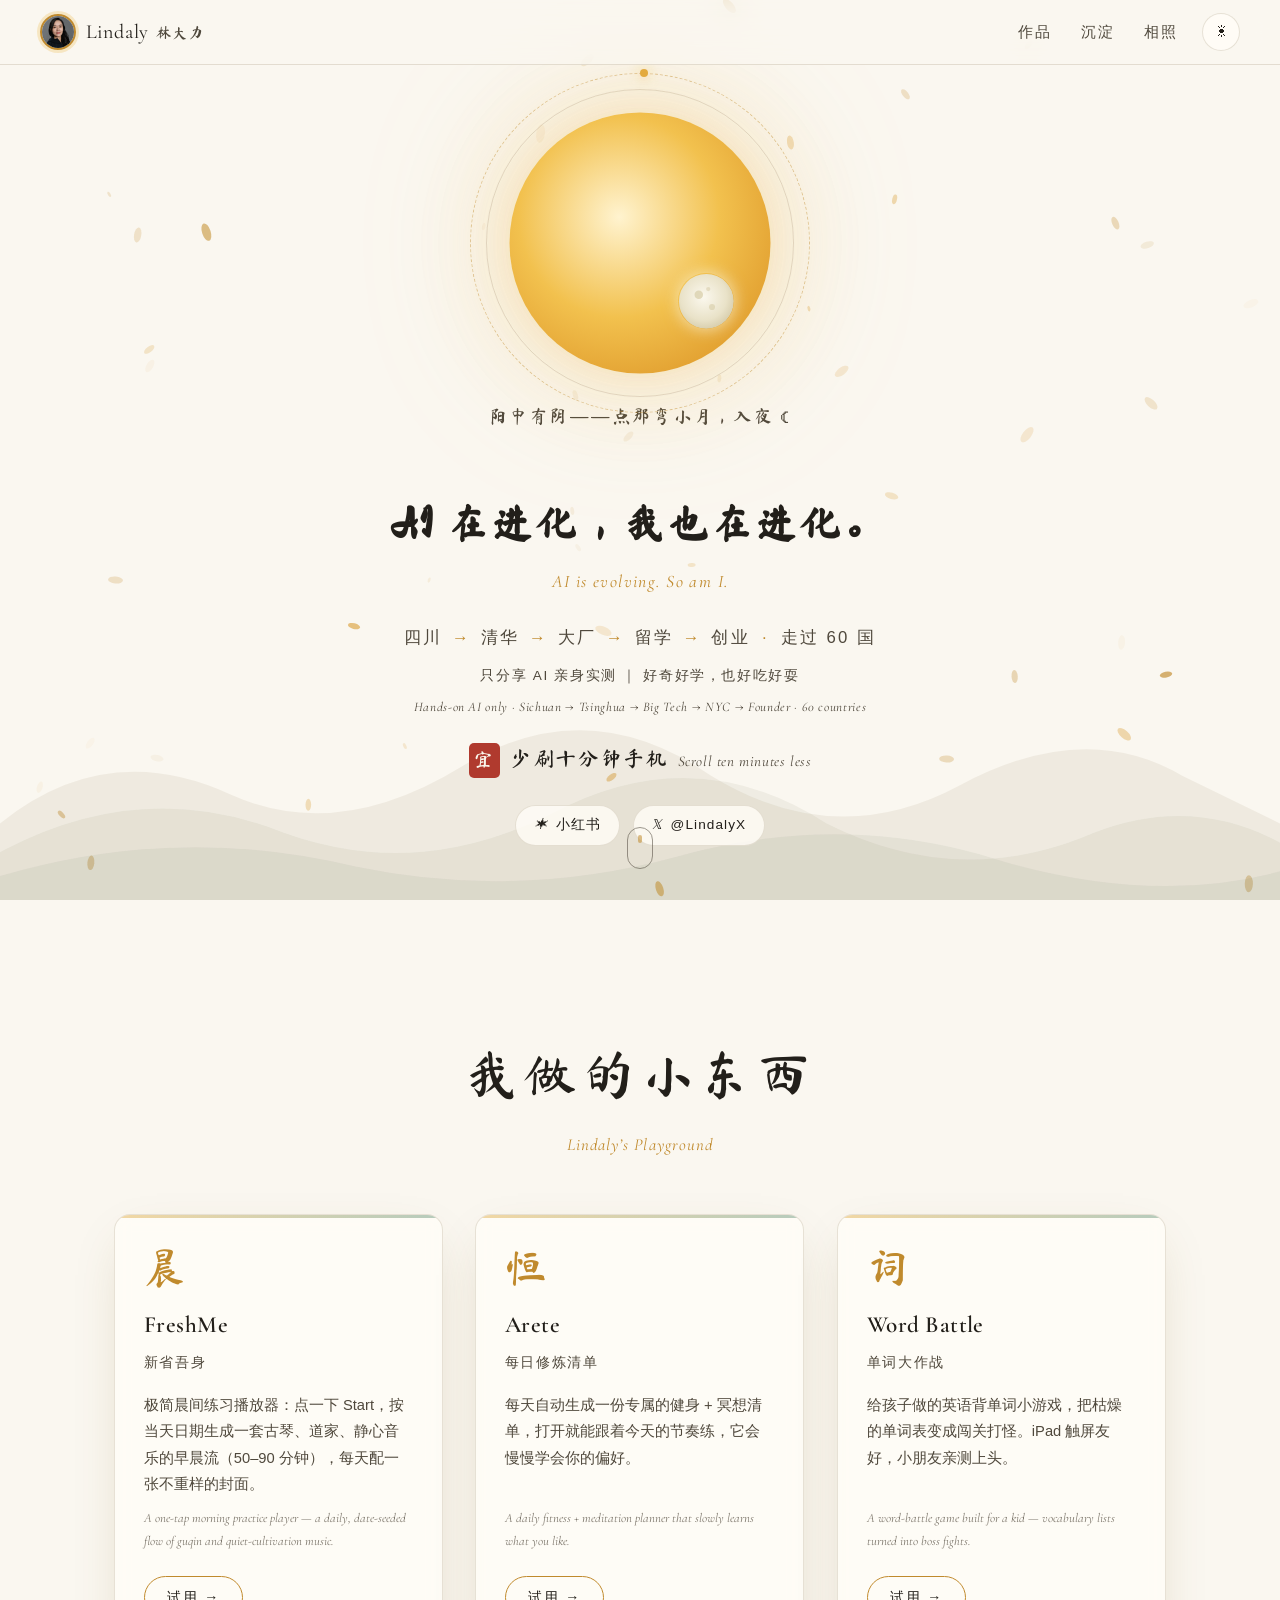
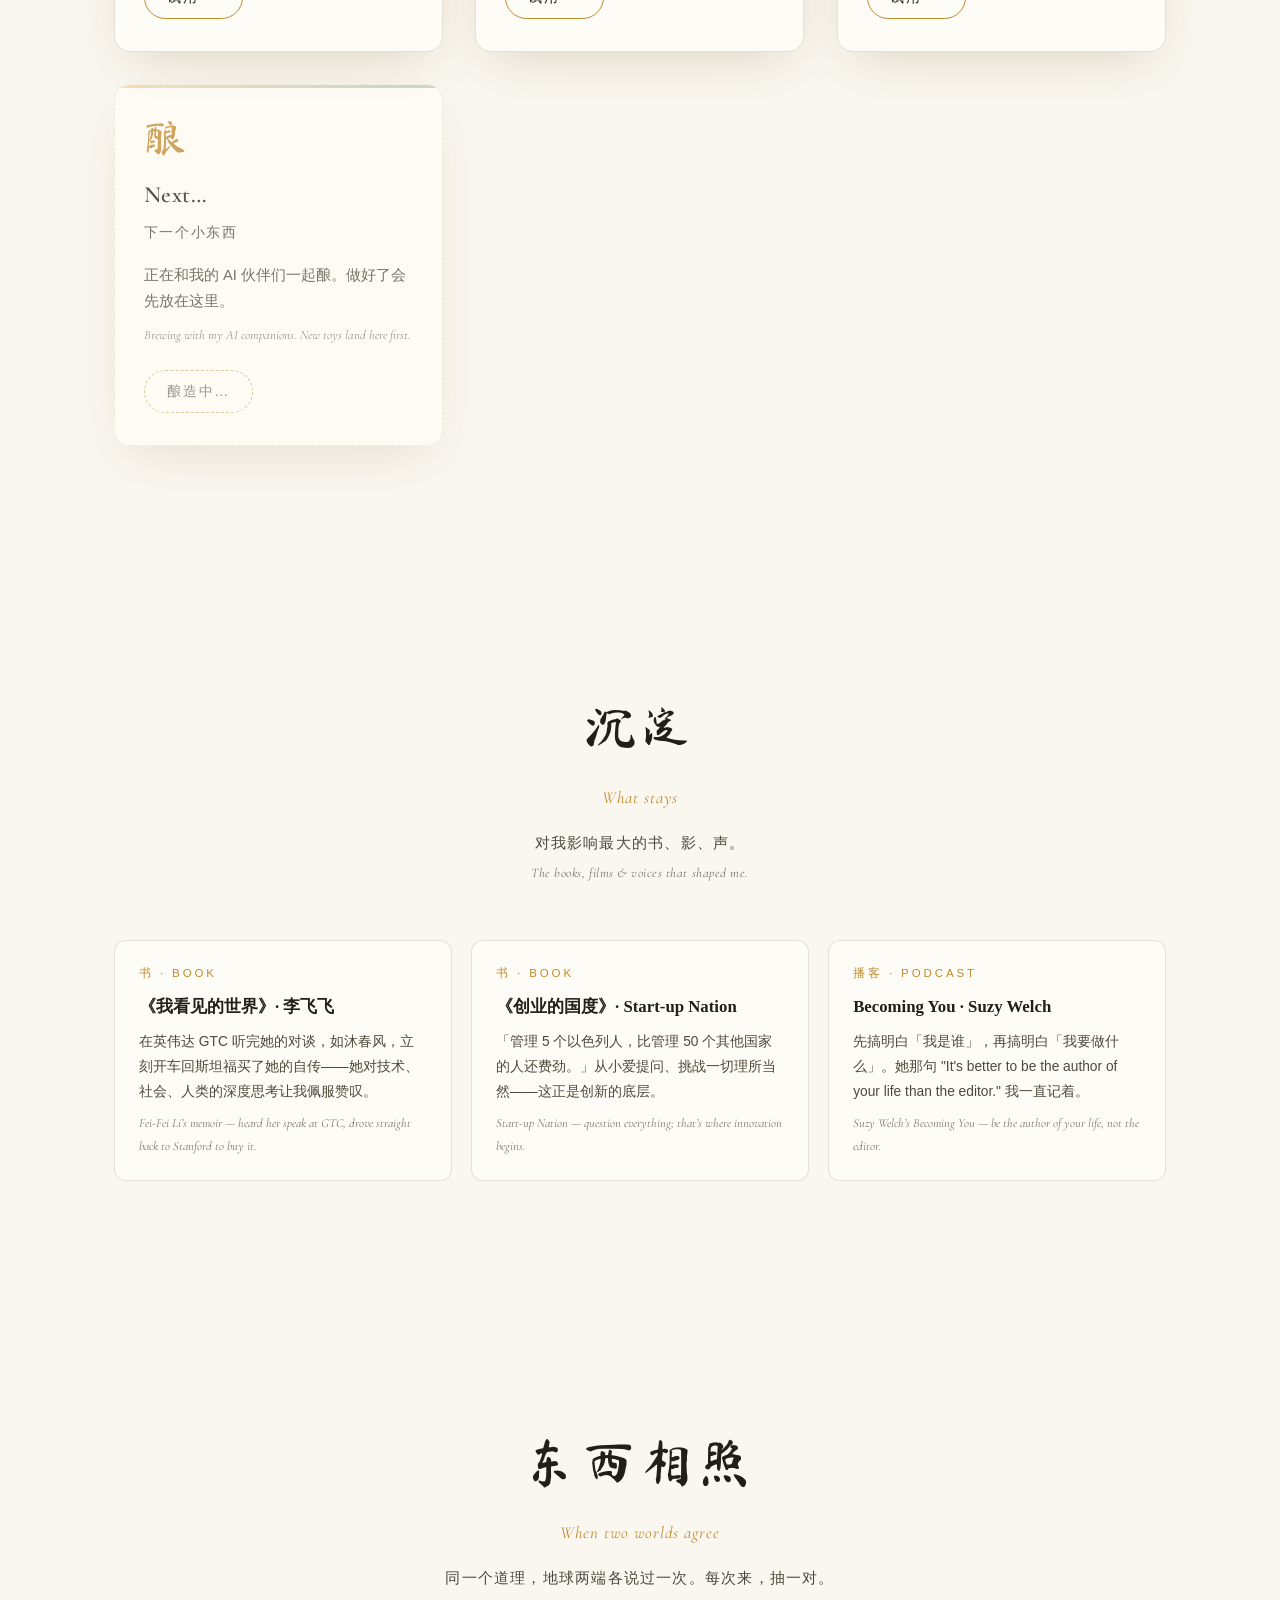
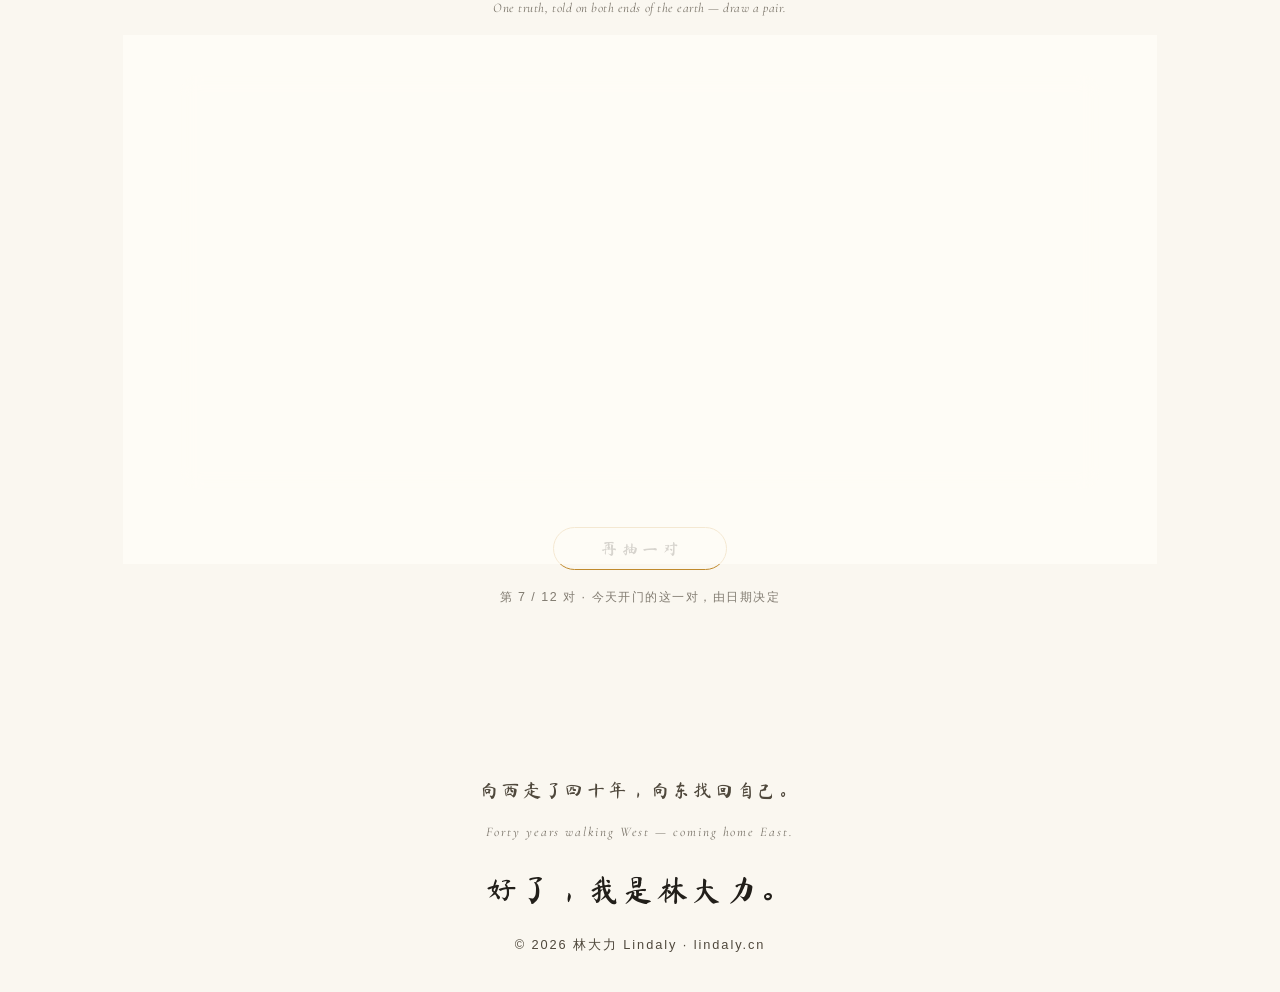
==== index.html @ f4f930dc "v1.4 日月璧首屏 — restored from media backup Co-Authored-By: Claude Fable 5 <noreply@anthropic.com>" ====
<!DOCTYPE html>
<html lang="zh-CN" data-mode="day">
<head>
<meta charset="UTF-8">
<meta name="viewport" content="width=device-width, initial-scale=1.0, viewport-fit=cover">
<title>林大力 Lindaly · AI 在进化，我也在进化</title>
<meta name="description" content="林大力 Lindaly：四川 → 清华 → 大厂 → 留学 → 创业，走过 60 国。只分享 AI 亲身实测。这里有她做的小工具、影响她最深的书影声，和东西方智慧的对照。">
<!-- PREVIEW ONLY: remove this line when promoting to lindaly.cn root -->
<meta name="robots" content="noindex">
<meta name="theme-color" id="themeColor" content="#faf7f0">
<meta property="og:title" content="林大力 Lindaly">
<meta property="og:description" content="AI 在进化，我也在进化。四川 → 清华 → 大厂 → 留学 → 创业 · 走过 60 国。">
<meta property="og:type" content="website">
<link rel="icon" type="image/png" href="assets/favicon-64.png">
<link rel="apple-touch-icon" href="assets/apple-touch-icon.png">
<link rel="stylesheet" href="styles.css?v=14">
</head>
<body>

<canvas id="sky" aria-hidden="true"></canvas>

<div class="mountains" id="mountains" aria-hidden="true">
  <svg class="mtn mtn-far" viewBox="0 0 1440 320" preserveAspectRatio="none">
    <path d="M0,320 L0,240 Q120,150 260,210 Q380,260 520,180 Q660,100 800,190 Q940,270 1080,200 Q1220,130 1330,190 L1440,240 L1440,320 Z"/>
  </svg>
  <svg class="mtn mtn-mid" viewBox="0 0 1440 320" preserveAspectRatio="none">
    <path d="M0,320 L0,270 Q160,190 320,250 Q470,300 620,230 Q780,150 930,240 Q1080,310 1230,250 Q1340,210 1440,260 L1440,320 Z"/>
  </svg>
  <svg class="mtn mtn-near" viewBox="0 0 1440 320" preserveAspectRatio="none">
    <path d="M0,320 L0,295 Q200,240 400,285 Q580,320 760,275 Q950,225 1130,280 Q1300,325 1440,290 L1440,320 Z"/>
  </svg>
</div>

<header class="nav" id="nav">
  <a class="brand" href="#top" aria-label="回到顶部">
    <img class="nav-avatar" src="assets/avatar.jpg" alt="">
    <span class="brand-name">Lindaly<i>林大力</i></span>
  </a>
  <nav class="nav-links" aria-label="主导航">
    <a href="#playground">作品</a>
    <a href="#notes">沉淀</a>
    <a href="#mirrors">相照</a>
  </nav>
  <button class="nav-toggle" id="navToggle" aria-label="切换昼夜模式">
    <span class="nt-day">☀</span><span class="nt-night">☾</span>
  </button>
</header>

<main>

  <!-- ░░ HERO：一眼知道我是谁 ░░ -->
  <section class="hero" id="top">
    <div class="disc-wrap">
      <button class="disc" id="disc" aria-label="切换昼夜模式" title="点一下试试">
        <span class="disc-ring" aria-hidden="true"></span>
        <span class="disc-ring disc-ring-dash" aria-hidden="true"></span>
        <span class="disc-orbit" aria-hidden="true"><i></i></span>
        <span class="disc-body disc-sun" aria-hidden="true">
          <svg viewBox="0 0 120 120">
            <defs>
              <radialGradient id="sunGrad" cx="42%" cy="40%" r="70%">
                <stop offset="0%" stop-color="#fff3cf"/>
                <stop offset="55%" stop-color="#f2c14e"/>
                <stop offset="100%" stop-color="#df9a2b"/>
              </radialGradient>
            </defs>
            <circle cx="60" cy="60" r="58" fill="url(#sunGrad)"/>
          </svg>
        </span>
        <span class="disc-body disc-moon" aria-hidden="true">
          <svg viewBox="0 0 120 120">
            <defs>
              <radialGradient id="moonGrad" cx="45%" cy="42%" r="68%">
                <stop offset="0%" stop-color="#fbf8ee"/>
                <stop offset="62%" stop-color="#e9e2c8"/>
                <stop offset="100%" stop-color="#cfc4a0"/>
              </radialGradient>
            </defs>
            <circle cx="60" cy="60" r="58" fill="url(#moonGrad)"/>
            <circle cx="44" cy="46" r="9" fill="#d8cda9" opacity=".7"/>
            <circle cx="72" cy="72" r="6.5" fill="#d8cda9" opacity=".6"/>
            <circle cx="64" cy="34" r="4.5" fill="#d8cda9" opacity=".55"/>
          </svg>
        </span>
      </button>
      <p class="disc-cap" id="orbCap">阳中有阴——点那弯小月，入夜 ☾</p>
    </div>

    <div class="hero-id">
      <h1 class="hero-motto">AI 在进化，我也在进化。</h1>
      <p class="motto-en">AI is evolving. So am I.</p>
      <p class="hero-chain">四川 <i>→</i> 清华 <i>→</i> 大厂 <i>→</i> 留学 <i>→</i> 创业<span class="chain-sep">·</span>走过 60 国</p>
      <p class="hero-tag">只分享 AI 亲身实测 ｜ 好奇好学，也好吃好耍</p>
      <p class="hero-en-line">Hands-on AI only · Sichuan → Tsinghua → Big Tech → NYC → Founder · 60 countries</p>
      <p class="hero-daily" id="heroDaily"></p>
      <div class="hero-socials" id="heroSocials"></div>
    </div>

    <a class="scroll-cue" href="#playground" aria-label="往下看">
      <span></span>
    </a>
  </section>

  <!-- ░░ PLAYGROUND ░░ -->
  <section class="section" id="playground">
    <header class="sec-head">
      <h2><span class="sec-zh">我做的小东西</span><span class="sec-en">Lindaly&#8217;s Playground</span></h2>
    </header>
    <div class="cards" id="projectCards"></div>
  </section>

  <!-- ░░ 沉淀 (hidden until data) ░░ -->
  <section class="section" id="notes" hidden>
    <header class="sec-head">
      <h2><span class="sec-zh">沉淀</span><span class="sec-en">What stays</span></h2>
      <p class="sec-sub">对我影响最大的书、影、声。<span class="sub-en">The books, films &amp; voices that shaped me.</span></p>
    </header>
    <div class="notes-list" id="notesList"></div>
  </section>

  <!-- ░░ MIRRORS ░░ -->
  <section class="section" id="mirrors">
    <header class="sec-head">
      <h2><span class="sec-zh">东西相照</span><span class="sec-en">When two worlds agree</span></h2>
      <p class="sec-sub">同一个道理，地球两端各说过一次。每次来，抽一对。<span class="sub-en">One truth, told on both ends of the earth — draw a pair.</span></p>
    </header>

    <div class="mirror-card" id="mirrorCard" aria-live="polite">
      <div class="mirror-east">
        <blockquote class="me-quote" id="eastQuote"></blockquote>
        <cite class="me-src" id="eastSrc"></cite>
      </div>
      <div class="mirror-divider" aria-hidden="true">
        <svg viewBox="0 0 40 40">
          <circle cx="20" cy="20" r="18" class="taiji-ring"/>
          <path d="M20 2 a18 18 0 0 1 0 36 a9 9 0 0 1 0-18 a9 9 0 0 0 0-18Z" class="taiji-half"/>
          <circle cx="20" cy="11" r="2.6" class="taiji-dot-b"/>
          <circle cx="20" cy="29" r="2.6" class="taiji-dot-w"/>
        </svg>
        <span class="mirror-eq">同一个道理</span>
      </div>
      <div class="mirror-west">
        <blockquote class="mw-quote" id="westQuote"></blockquote>
        <cite class="mw-src" id="westSrc"></cite>
      </div>
    </div>

    <div class="mirror-actions">
      <button class="btn-draw" id="redraw">再抽一对</button>
      <p class="mirror-note" id="mirrorNote"></p>
    </div>
  </section>

</main>

<footer class="footer">
  <p class="footer-couplet">向西走了四十年，向东找回自己。</p>
  <p class="footer-couplet-en">Forty years walking West — coming home East.</p>
  <p class="footer-signoff">好了，我是林大力。</p>
  <p>© 2026 林大力 Lindaly · lindaly.cn</p>
</footer>

<script src="app.js?v=14"></script>
</body>
</html>
---- styles.css ----
/* ─────────────────────────────────────────────
   Lindaly.cn · 「昼夜 Two Skies」 v1.0
   昼 = 西方明亮：暖白 / 阳光金 / 森林绿
   夜 = 东方深邃：墨蓝 / 月光 / 黛山 / 金点
   ───────────────────────────────────────────── */

/* 自托管字体（已按用字子集化，大陆零外链） */
@font-face {
  font-family: "MSZ Brush";
  src: url("assets/fonts/MaShanZheng-sub.woff2") format("woff2");
  font-display: swap;
}
/* 马善政的「淀」字形有误（U+6DC0 画成了"绽"），之芒行楷单字补丁修正 */
@font-face {
  font-family: "MSZ Brush";
  src: url("assets/fonts/ZhiMangXing-dian.woff2") format("woff2");
  unicode-range: U+6DC0;
  font-display: swap;
}
@font-face {
  font-family: "Cormorant G";
  src: url("assets/fonts/CormorantGaramond-sub.woff2") format("woff2");
  font-weight: 300 700;
  font-style: normal;
  font-display: swap;
}
@font-face {
  font-family: "Cormorant G";
  src: url("assets/fonts/CormorantGaramond-Italic-sub.woff2") format("woff2");
  font-weight: 300 700;
  font-style: italic;
  font-display: swap;
}

:root {
  /* 昼 Day */
  --bg: #faf7f0;
  --bg-soft: #f3eee1;
  --ink: #221f1a;
  --ink-soft: #4f483c;
  --gold: #c08a2d;
  --gold-bright: #e3aa3f;
  --green: #3d6b50;
  --jade: #5e8f76;
  --seal-red: #b03a2e;
  --card-bg: rgba(255, 253, 247, .82);
  --card-line: rgba(120, 100, 60, .18);
  --halo: rgba(238, 184, 77, .28);
  --mtn-far: rgba(150, 130, 90, .10);
  --mtn-mid: rgba(120, 110, 80, .08);
  --mtn-near: rgba(90, 95, 70, .07);
  --shadow: 0 18px 50px -18px rgba(120, 90, 30, .25);

  --font-zh: "Songti SC", "STSong", "STZhongsong", "Noto Serif SC", "Source Han Serif SC", "Noto Serif CJK SC", "SimSun", serif;
  --font-brush: "MSZ Brush", "Xingkai SC", "Kaiti SC", "STKaiti", "KaiTi", "Songti SC", serif;
  --font-en: "Cormorant G", "Didot", "Bodoni 72", "Playfair Display", "Georgia", serif;
  --font-body: "PingFang SC", -apple-system, "Helvetica Neue", "Microsoft YaHei", sans-serif;
}

html[data-mode="night"] {
  /* 夜 Night */
  --bg: #0b0f1e;
  --bg-soft: #11172b;
  --ink: #eae6da;
  --ink-soft: #a59f8d;
  --gold: #d4ab58;
  --gold-bright: #ecc168;
  --green: #7fb89a;
  --jade: #8fc4a8;
  --seal-red: #c4493c;
  --card-bg: rgba(18, 24, 44, .78);
  --card-line: rgba(212, 171, 88, .22);
  --halo: rgba(236, 226, 190, .16);
  --mtn-far: rgba(46, 58, 94, .55);
  --mtn-mid: rgba(30, 40, 70, .7);
  --mtn-near: rgba(16, 22, 42, .85);
  --shadow: 0 18px 50px -16px rgba(0, 0, 0, .6);
}

* { margin: 0; padding: 0; box-sizing: border-box; }

html { scroll-behavior: smooth; }

body {
  font-family: var(--font-body);
  background: var(--bg);
  color: var(--ink);
  line-height: 1.8;
  overflow-x: hidden;
  transition: background-color .9s ease, color .9s ease;
}

::selection { background: var(--gold-bright); color: #1c1812; }

/* ── 天空画布 & 远山 ───────────────────────── */

#sky {
  position: fixed; inset: 0;
  width: 100%; height: 100%;
  z-index: 0; pointer-events: none;
}

.mountains {
  position: fixed; left: 0; right: 0; bottom: 0;
  height: min(34vh, 320px);
  z-index: 0; pointer-events: none;
}
.mtn { position: absolute; left: 0; bottom: 0; width: 100%; height: 100%; }
.mtn path { transition: fill .9s ease; }
.mtn-far path { fill: var(--mtn-far); }
.mtn-mid path { fill: var(--mtn-mid); }
.mtn-near path { fill: var(--mtn-near); }

main, .nav, .footer { position: relative; z-index: 1; }

/* ── 导航 ─────────────────────────────────── */

.nav {
  position: fixed; top: 0; left: 0; right: 0;
  display: flex; align-items: center; gap: 1.5rem;
  padding: .8rem clamp(1rem, 4vw, 2.5rem);
  z-index: 50;
  backdrop-filter: blur(14px);
  -webkit-backdrop-filter: blur(14px);
  background: color-mix(in srgb, var(--bg) 72%, transparent);
  border-bottom: 1px solid var(--card-line);
  transition: background-color .9s ease;
}

.brand {
  display: flex; align-items: center; gap: .6rem;
  text-decoration: none; color: var(--ink);
  margin-right: auto;
}
.nav-avatar {
  width: 36px; height: 36px; border-radius: 50%;
  object-fit: cover;
  border: 2px solid var(--gold);
  box-shadow: 0 0 0 3px var(--halo);
}
.brand-name {
  font-family: var(--font-en); font-size: 1.25rem; letter-spacing: .04em;
  white-space: nowrap;
}
@media (max-width: 420px) { .brand-name i { display: none; } }
.brand-name i {
  font-style: normal; font-family: var(--font-brush);
  font-size: .95rem; color: var(--ink-soft); margin-left: .45rem;
}

.nav-links { display: flex; gap: clamp(.9rem, 2.5vw, 1.8rem); }
.nav-links a {
  color: var(--ink-soft); text-decoration: none;
  font-size: .92rem; letter-spacing: .14em;
  transition: color .3s;
  position: relative;
}
.nav-links a::after {
  content: ""; position: absolute; left: 0; right: 0; bottom: -5px;
  height: 2.5px; border-radius: 3px;
  background: linear-gradient(90deg, var(--gold-bright), var(--gold) 65%, transparent);
  transform: scaleX(0); transform-origin: left;
  transition: transform .35s cubic-bezier(.6, 0, .2, 1);
}
.nav-links a:hover { color: var(--gold); }
.nav-links a:hover::after { transform: scaleX(1); }

.nav-toggle {
  width: 38px; height: 38px; border-radius: 50%;
  border: 1px solid var(--card-line);
  background: var(--card-bg); color: var(--ink);
  cursor: pointer; font-size: 1rem; line-height: 1;
  transition: transform .3s, background-color .9s;
}
.nav-toggle:hover { transform: rotate(40deg) scale(1.08); }
.nt-night { display: none; }
html[data-mode="night"] .nt-day { display: none; }
html[data-mode="night"] .nt-night { display: inline; }

/* ── HERO ─────────────────────────────────── */

.hero {
  min-height: 100svh;
  display: flex; flex-direction: column;
  align-items: center; justify-content: center;
  text-align: center;
  padding: clamp(5rem, 12vh, 8rem) 1.5rem 4rem;
  position: relative;
  overflow: hidden;
}

/* ── 日月璧：阳中有阴，阴中有阳 ─────────────── */

.disc-wrap {
  display: flex; flex-direction: column; align-items: center;
  margin-bottom: clamp(1.6rem, 4vh, 2.8rem);
  animation: rise-in .9s cubic-bezier(.2, .65, .3, 1) both;
}

.disc {
  position: relative;
  width: clamp(180px, 30vw, 270px);
  height: clamp(180px, 30vw, 270px);
  border: none; background: none; cursor: pointer; padding: 0;
  border-radius: 50%;
  filter: drop-shadow(0 0 70px var(--halo)) drop-shadow(0 0 26px var(--halo));
  transition: filter .9s, scale .4s cubic-bezier(.2, .8, .3, 1.3);
  animation: orb-float 8s ease-in-out infinite;
}
.disc:hover { scale: 1.03; }

@keyframes orb-float {
  0%, 100% { translate: 0 0; }
  50% { translate: 0 -10px; }
}

/* 玉璧刻环 */
.disc-ring {
  position: absolute; inset: -7%;
  border-radius: 50%;
  border: 1px solid var(--card-line);
  pointer-events: none;
}
.disc-ring-dash {
  inset: -13%;
  border: 1.5px dashed color-mix(in srgb, var(--gold) 45%, transparent);
  animation: disc-spin 90s linear infinite;
}
@keyframes disc-spin { to { transform: rotate(360deg); } }

/* 轨道光点 */
.disc-orbit {
  position: absolute; inset: -13%;
  border-radius: 50%;
  animation: disc-spin 16s linear infinite;
  pointer-events: none;
}
.disc-orbit i {
  position: absolute; top: -4px; left: 50%;
  width: 8px; height: 8px; border-radius: 50%;
  background: var(--gold-bright);
  box-shadow: 0 0 12px 3px var(--halo);
}

/* 日月双体：data-mode 切换时位置大小互换（CSS 过渡自动完成天体交换） */
.disc-body {
  position: absolute; border-radius: 50%; overflow: hidden;
  transition: top 1.1s cubic-bezier(.55, .05, .25, 1), left 1.1s cubic-bezier(.55, .05, .25, 1),
              width 1.1s cubic-bezier(.55, .05, .25, 1), height 1.1s cubic-bezier(.55, .05, .25, 1),
              box-shadow .9s;
}
.disc-body svg { width: 100%; height: 100%; display: block; }

.disc-sun  { top: 0; left: 0; width: 100%; height: 100%; z-index: 1; }
.disc-moon {
  z-index: 2;
  top: 61%; left: 64%; width: 21%; height: 21%;
  box-shadow: 0 0 14px 2px rgba(250, 245, 225, .55);
  animation: eye-pulse 3s ease-in-out infinite;
}
html[data-mode="night"] .disc-sun {
  z-index: 3;
  top: 18%; left: 15%; width: 21%; height: 21%;
  box-shadow: 0 0 14px 2px rgba(242, 193, 78, .6);
  animation: eye-pulse 3s ease-in-out infinite;
}
html[data-mode="night"] .disc-moon {
  top: 0; left: 0; width: 100%; height: 100%;
  box-shadow: none;
  animation: none;
}
@keyframes eye-pulse {
  0%, 100% { transform: scale(1); }
  50% { transform: scale(1.12); }
}

.disc-cap {
  margin-top: 1.4rem;
  font-family: var(--font-brush);
  font-size: clamp(.95rem, 2vw, 1.15rem);
  color: var(--ink-soft);
  letter-spacing: .12em;
  animation: cap-pulse 3.2s ease-in-out infinite;
}
.disc:hover + .disc-cap { color: var(--gold); }
@keyframes cap-pulse {
  0%, 100% { opacity: .65; }
  50% { opacity: 1; }
}

/* 我是谁 —— 首屏即名片 */
.hero-id {
  display: flex; flex-direction: column; align-items: center;
  max-width: 100%;
}
.hero-id > * { max-width: 100%; }

.motto-en {
  font-family: var(--font-en); font-style: italic;
  font-size: clamp(.9rem, 1.8vw, 1.1rem);
  color: var(--gold); letter-spacing: .08em;
  margin-top: .4rem;
}
.hero-en-line {
  font-family: var(--font-en); font-style: italic;
  font-size: .82rem; color: var(--ink-soft); opacity: .8;
  letter-spacing: .05em;
  margin-top: .45rem;
}
.hero-daily {
  margin-top: 1.3rem;
  font-family: var(--font-brush);
  font-size: clamp(1.05rem, 2.4vw, 1.3rem);
  color: var(--ink); letter-spacing: .08em;
}
.hero-daily .yi-seal {
  display: inline-block;
  font-style: normal;
  background: var(--seal-red); color: #faf6ec;
  border-radius: 5px;
  padding: .02em .32em .08em;
  margin-right: .55em;
  font-size: .88em;
}
.hero-daily .daily-en {
  font-family: var(--font-en); font-style: italic;
  font-size: .72em; color: var(--ink-soft);
  margin-left: .6em; letter-spacing: .04em;
}

.hero-avatar {
  width: clamp(112px, 16vw, 148px); height: clamp(112px, 16vw, 148px);
  border-radius: 50%;
  object-fit: cover;
  border: 3px solid var(--gold);
  box-shadow: 0 0 0 7px var(--halo), var(--shadow);
  margin-bottom: 1.6rem;
}

.hero-name {
  font-family: var(--font-brush);
  font-weight: 400;
  font-size: clamp(3rem, 9vw, 5.4rem);
  line-height: 1.15;
  letter-spacing: .04em;
}
.hero-name em {
  font-style: italic; font-family: var(--font-en);
  font-size: .42em; color: var(--gold);
  letter-spacing: .06em;
  margin-left: .5em;
}

.hero-motto {
  font-family: var(--font-brush);
  font-size: clamp(1.5rem, 4.2vw, 2.5rem);
  color: var(--ink);
  letter-spacing: .1em;
  margin-top: 1.1rem;
}

.hero-chain {
  margin-top: 1.6rem;
  font-size: clamp(.88rem, 1.8vw, 1.05rem);
  letter-spacing: .14em;
  color: var(--ink-soft);
}
.hero-chain i { font-style: normal; color: var(--gold); margin: 0 .15em; }
.chain-sep { color: var(--gold); margin: 0 .7em; }

.hero-tag {
  margin-top: .7rem;
  font-size: .85rem;
  letter-spacing: .12em;
  color: var(--ink-soft);
  opacity: .85;
}

.hero-socials { display: flex; gap: .8rem; margin-top: 1.7rem; flex-wrap: wrap; justify-content: center; }

/* 入场：依次浮现 */
@keyframes rise-in {
  from { opacity: 0; transform: translateY(22px); }
  to { opacity: 1; transform: none; }
}
.hero-id > * { animation: rise-in .9s cubic-bezier(.2, .65, .3, 1) both; }
.hero-id > :nth-child(1) { animation-delay: .05s; }
.hero-id > :nth-child(2) { animation-delay: .18s; }
.hero-id > :nth-child(3) { animation-delay: .34s; }
.hero-id > :nth-child(4) { animation-delay: .5s; }
.hero-id > :nth-child(5) { animation-delay: .62s; }
.hero-id > :nth-child(6) { animation-delay: .74s; }
.hero-id > :nth-child(7) { animation-delay: .84s; }
.hero-id > :nth-child(8) { animation-delay: .94s; }
.hero-id > :nth-child(9) { animation-delay: 1.05s; }

:focus-visible { outline: 2px solid var(--gold); outline-offset: 3px; }

.scroll-cue {
  position: absolute; bottom: max(4.5vh, 2rem); left: 50%;
  translate: -50% 0;
  width: 26px; height: 42px;
  border: 1.5px solid var(--ink-soft);
  border-radius: 14px; opacity: .55;
}
.scroll-cue span {
  position: absolute; top: 7px; left: 50%;
  width: 4px; height: 8px; border-radius: 3px;
  background: var(--gold); translate: -50% 0;
  animation: cue 2s ease-in-out infinite;
}
@keyframes cue {
  0% { transform: translateY(0); opacity: 1; }
  70% { transform: translateY(14px); opacity: 0; }
  100% { transform: translateY(0); opacity: 0; }
}

/* ── 通用 Section ─────────────────────────── */

.section {
  padding: clamp(5rem, 13vh, 9rem) clamp(1.2rem, 5vw, 4rem);
  max-width: 1180px;
  margin: 0 auto;
}

.sec-head { text-align: center; margin-bottom: clamp(2.5rem, 6vh, 4.5rem); }
.sec-head h2 { font-weight: 600; }
.sec-zh {
  display: block;
  font-family: var(--font-brush);
  font-weight: 400;
  font-size: clamp(2.1rem, 5vw, 3.3rem);
  letter-spacing: .1em;
}
.sec-en {
  display: block;
  font-family: var(--font-en); font-style: italic; font-weight: 400;
  font-size: clamp(.85rem, 1.6vw, 1.05rem);
  color: var(--gold); letter-spacing: .06em;
  margin-top: .5rem;
}
.sec-sub {
  margin-top: 1rem; color: var(--ink-soft);
  font-size: .95rem; letter-spacing: .08em;
}
.sec-sub-hint { opacity: .6; font-size: .82rem; margin-left: .8rem; }
.sub-en {
  display: block; margin-top: .35rem;
  font-family: var(--font-en); font-style: italic;
  font-size: .82rem; opacity: .75; letter-spacing: .04em;
}

/* reveal on scroll */
.reveal { opacity: 0; transform: translateY(26px); transition: opacity .9s ease, transform .9s ease; }
.reveal.in { opacity: 1; transform: none; }

/* ── 作品卡片 ─────────────────────────────── */

.cards {
  display: grid;
  grid-template-columns: repeat(auto-fit, minmax(min(270px, 100%), 1fr));
  gap: clamp(1.2rem, 2.5vw, 2rem);
}

.card {
  background: var(--card-bg);
  border: 1px solid var(--card-line);
  border-radius: 16px;
  padding: 2rem 1.8rem;
  box-shadow: var(--shadow);
  backdrop-filter: blur(8px);
  -webkit-backdrop-filter: blur(8px);
  display: flex; flex-direction: column;
  transition: transform .18s ease-out, border-color .4s, background-color .9s;
  position: relative; overflow: hidden;
}
.card::before {
  content: ""; position: absolute; top: 0; left: 0; right: 0;
  height: 3px; background: linear-gradient(90deg, var(--gold-bright), var(--jade));
  opacity: .45; transition: opacity .4s;
}
.card:hover { border-color: var(--gold); }
.card:hover::before { opacity: 1; }

/* 光晕追着鼠标走 */
.card::after {
  content: ""; position: absolute; inset: 0; border-radius: inherit;
  background: radial-gradient(300px circle at var(--mx, 50%) var(--my, 50%),
    color-mix(in srgb, var(--gold-bright) 20%, transparent), transparent 68%);
  opacity: 0; transition: opacity .35s;
  pointer-events: none;
}
.card:hover::after { opacity: 1; }
.card { will-change: transform; }

.card-glyph {
  font-family: var(--font-brush);
  font-size: 2.6rem; margin-bottom: 1rem; line-height: 1;
  color: var(--gold);
}
.card h3 {
  font-family: var(--font-en); font-size: 1.45rem;
  font-weight: 600; letter-spacing: .02em;
}
.card h3 small {
  display: block; font-family: var(--font-zh);
  font-size: .85rem; font-weight: 400;
  color: var(--ink-soft); letter-spacing: .12em; margin-top: .3rem;
}
.card p { font-size: .92rem; color: var(--ink-soft); margin: 1rem 0 .6rem; flex: 1; }
.card .card-en {
  font-family: var(--font-en); font-style: italic;
  font-size: .8rem; opacity: .75; flex: 0 0 auto;
  margin: 0 0 1.4rem;
}

.card-cta {
  align-self: flex-start;
  font-size: .88rem; letter-spacing: .12em;
  color: var(--ink); text-decoration: none;
  border: 1.5px solid var(--gold);
  border-radius: 99px;
  padding: .5rem 1.4rem;
  transition: background-color .3s, color .3s, transform .25s ease-out;
}
.card-cta:hover { background: var(--gold); color: #fffdf6; }
.card.coming { opacity: .75; border-style: dashed; }
.card.coming .card-cta { border-style: dashed; pointer-events: none; opacity: .6; }

/* ── 东西相照 ─────────────────────────────── */

.mirror-card {
  display: grid;
  grid-template-columns: 1fr 60px 1fr;
  align-items: stretch;
  gap: clamp(1rem, 3vw, 2.5rem);
  background: var(--card-bg);
  border: 1px solid var(--card-line);
  border-radius: 18px;
  box-shadow: var(--shadow);
  backdrop-filter: blur(10px);
  -webkit-backdrop-filter: blur(10px);
  padding: clamp(2rem, 5vw, 3.5rem);
  max-width: 920px;
  margin: 0 auto;
  min-height: 320px;
  transition: background-color .9s, opacity .35s, transform .35s;
}
.mirror-card.swap { opacity: 0; transform: scale(.985); }

.mirror-east {
  display: flex; justify-content: center; align-items: center; gap: 1.2rem;
  flex-direction: row-reverse;
}
.me-quote {
  writing-mode: vertical-rl;
  font-family: var(--font-brush);
  font-size: clamp(1.35rem, 2.7vw, 1.75rem);
  letter-spacing: .22em; line-height: 2;
  max-height: 300px;
  color: var(--ink);
}
.me-src {
  writing-mode: vertical-rl;
  font-style: normal; font-size: .8rem;
  letter-spacing: .3em; color: var(--gold);
}

.mirror-divider { display: flex; flex-direction: column; align-items: center; justify-content: center; gap: .7rem; }
.mirror-eq {
  font-size: .66rem; letter-spacing: .35em;
  color: var(--ink-soft); opacity: .8; white-space: nowrap;
  writing-mode: vertical-rl;
}
@media (max-width: 720px) { .mirror-eq { writing-mode: horizontal-tb; } }
.mirror-divider svg { width: 38px; height: 38px; opacity: .8; animation: taiji-spin 60s linear infinite; }
.taiji-ring { fill: none; stroke: var(--ink-soft); stroke-width: 1.2; }
.taiji-half { fill: var(--ink-soft); }
.taiji-dot-b { fill: var(--bg); }
.taiji-dot-w { fill: var(--ink-soft); }
@keyframes taiji-spin { to { transform: rotate(360deg); } }

.mirror-west { display: flex; flex-direction: column; justify-content: center; gap: 1.2rem; }
.mw-quote {
  font-family: var(--font-en); font-style: italic;
  font-size: clamp(1.05rem, 2.2vw, 1.4rem);
  line-height: 1.7; color: var(--ink);
}
.mw-src { font-style: normal; font-size: .82rem; letter-spacing: .14em; color: var(--gold); }

.mirror-actions { text-align: center; margin-top: 2.4rem; }
.btn-draw {
  font-family: var(--font-brush);
  font-size: 1rem; letter-spacing: .3em; text-indent: .3em;
  color: var(--ink);
  background: none;
  border: 1.5px solid var(--gold);
  border-radius: 99px;
  padding: .8rem 2.6rem;
  cursor: pointer;
  transition: background-color .3s, color .3s, transform .2s;
}
.btn-draw:hover { background: var(--gold); color: #fffdf6; }
.btn-draw:active { transform: scale(.96); }
.mirror-note { margin-top: 1rem; font-size: .78rem; letter-spacing: .12em; color: var(--ink-soft); opacity: .7; }

@media (max-width: 720px) {
  .mirror-card { grid-template-columns: 1fr; }
  .mirror-divider svg { transform: rotate(90deg); }
  .mirror-east { order: 1; min-height: 250px; }
  .mirror-divider { order: 2; }
  .mirror-west { order: 3; text-align: center; }
  .me-quote { font-size: 1.05rem; letter-spacing: .26em; line-height: 2.1; max-height: 250px; }
}

/* ── Field notes ──────────────────────────── */

.notes-list {
  display: grid;
  grid-template-columns: repeat(auto-fit, minmax(min(250px, 100%), 1fr));
  gap: 1.2rem;
}
.note {
  background: var(--card-bg);
  border: 1px solid var(--card-line);
  border-radius: 12px;
  padding: 1.4rem 1.5rem;
  transition: background-color .9s;
}
.note-kind { font-size: .72rem; letter-spacing: .25em; color: var(--gold); }
.note h3 { font-family: var(--font-zh); font-size: 1.05rem; margin: .5rem 0; font-weight: 600; }
.note p { font-size: .86rem; color: var(--ink-soft); }
.note .note-en {
  font-family: var(--font-en); font-style: italic;
  font-size: .78rem; opacity: .75; margin-top: .5rem;
}

/* ── 社交入口（在 hero 里） ─────────────────── */

.social-link {
  display: inline-flex; align-items: center; gap: .45rem;
  font-size: .85rem; letter-spacing: .08em;
  color: var(--ink); text-decoration: none;
  border: 1px solid var(--card-line);
  border-radius: 99px;
  padding: .45rem 1.1rem;
  background: var(--card-bg);
  transition: border-color .3s, color .3s, transform .25s ease-out;
}
.social-link:hover { border-color: var(--gold); color: var(--gold); }
.social-soon { opacity: .55; border-style: dashed; cursor: default; }

/* ── footer ───────────────────────────────── */

.footer {
  text-align: center;
  padding: 3rem 1rem calc(2.2rem + env(safe-area-inset-bottom));
  color: var(--ink-soft);
  font-size: .8rem; letter-spacing: .15em;
}
.footer-couplet {
  font-family: var(--font-brush);
  font-size: clamp(.95rem, 2vw, 1.15rem);
  color: var(--ink-soft);
  letter-spacing: .18em;
  margin-bottom: .9rem;
}
.footer-couplet-en {
  font-family: var(--font-en); font-style: italic;
  font-size: .82rem; color: var(--ink-soft); opacity: .75;
  margin-bottom: 1.1rem;
}
.footer-signoff {
  font-family: var(--font-brush);
  font-size: clamp(1.3rem, 3vw, 1.9rem);
  color: var(--ink);
  letter-spacing: .14em;
  margin-bottom: 1rem;
}

/* ── 小屏适配 ─────────────────────────────── */

@media (max-width: 760px) {
  .nav-links { display: none; }
}

@media (max-width: 520px) {
  .hero-motto { font-size: 1.35rem; letter-spacing: .05em; }
  .disc { width: 62vw; height: 62vw; }
  .disc-cap { font-size: 1rem; }
  .hero-chain { font-size: .78rem; letter-spacing: .05em; line-height: 2; }
  .hero-tag { font-size: .78rem; letter-spacing: .08em; }
}

/* ── 动效克制 ─────────────────────────────── */

@media (prefers-reduced-motion: reduce) {
  *, *::before, *::after { animation: none !important; transition-duration: .01s !important; }
  html { scroll-behavior: auto; }
}

/* ── 质检模式：?noanim=1 ─────────────────── */

html.noanim, html.noanim * { scroll-behavior: auto !important; }
html.noanim *, html.noanim *::before, html.noanim *::after { animation: none !important; transition: none !important; }
html.noanim .reveal { opacity: 1 !important; transform: none !important; }
html.noanim .hero { min-height: 60vh; }

/* ── 昼夜切换圆形扩散（View Transitions）──── */

::view-transition-old(root), ::view-transition-new(root) {
  animation: none; mix-blend-mode: normal;
}
::view-transition-new(root) { z-index: 1; }
::view-transition-old(root) { z-index: 0; }
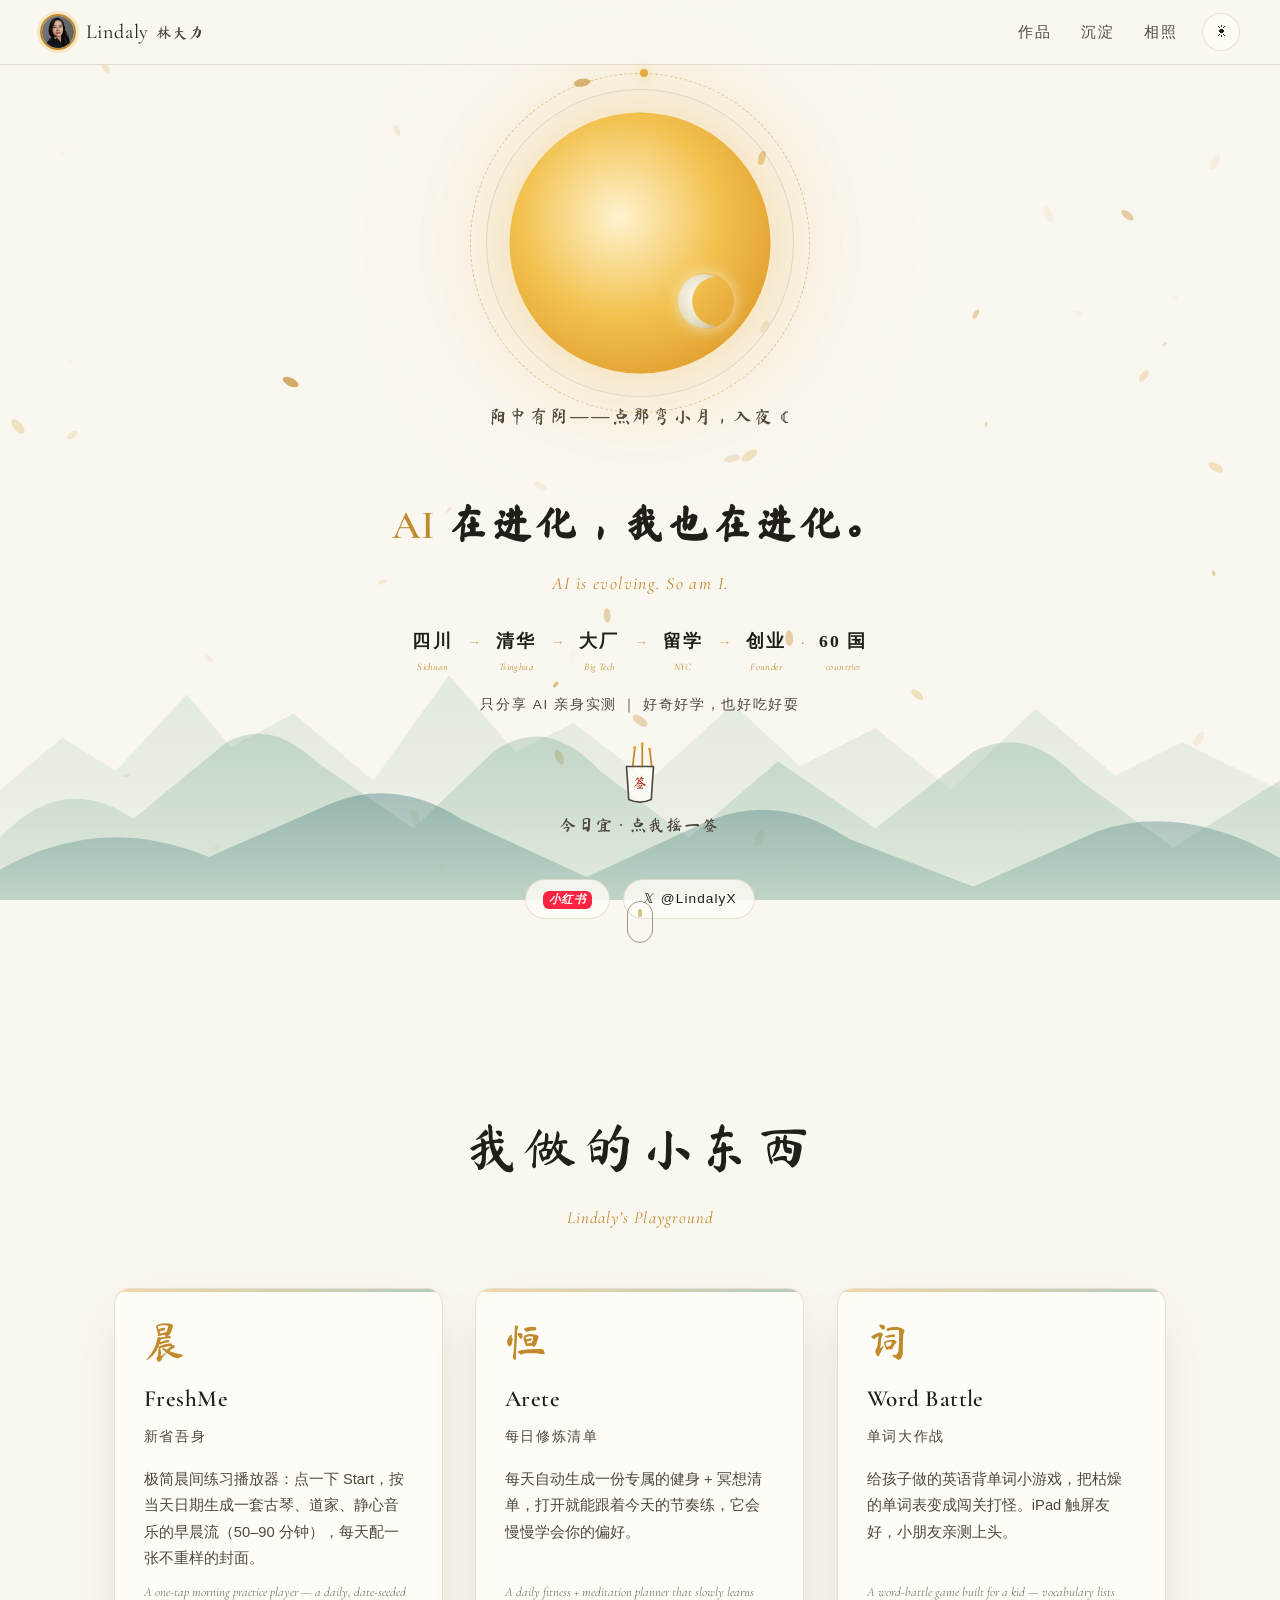
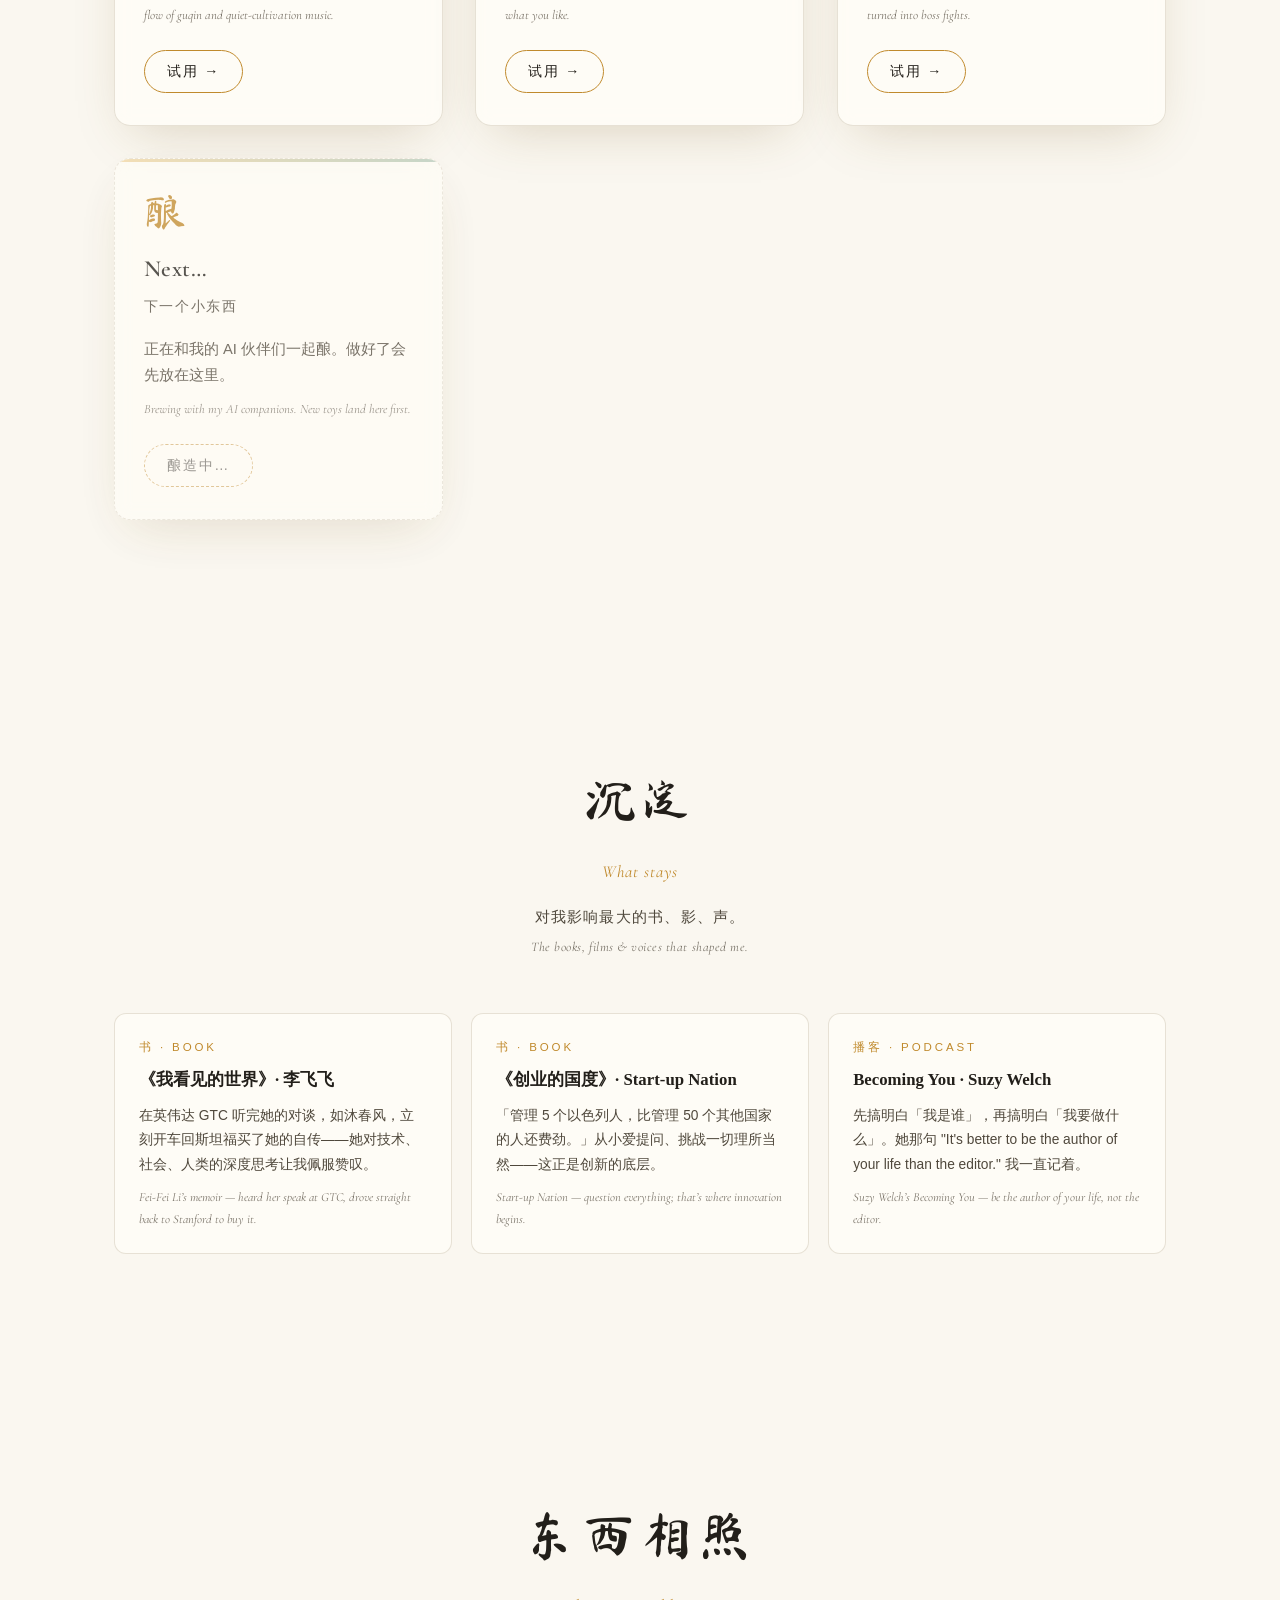
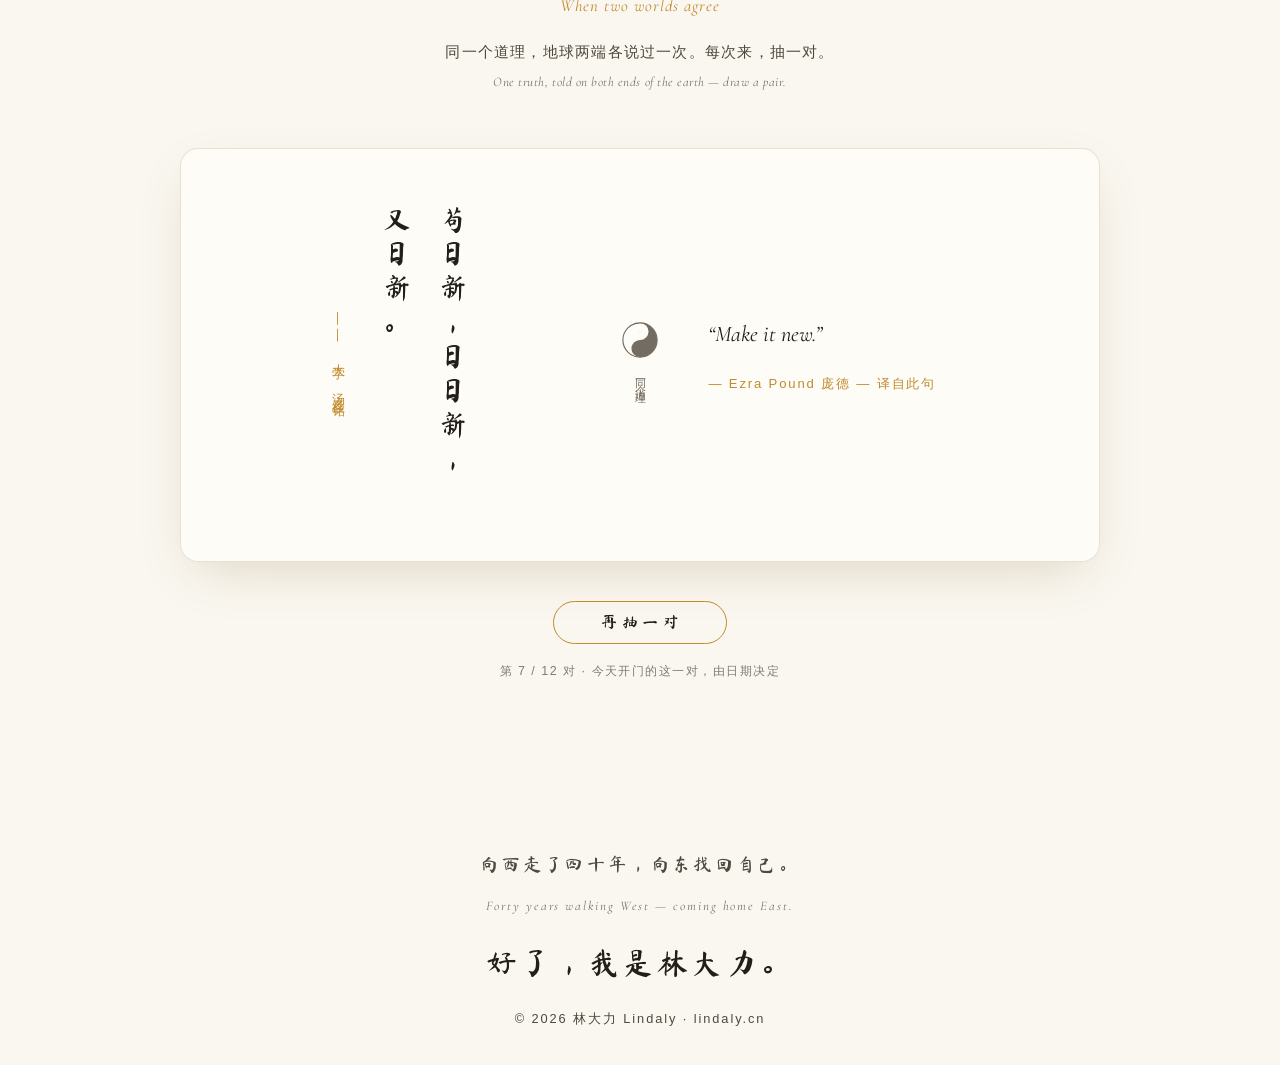
==== commit 1eae694b: "v1.5 弯月渐盈 + 签筒摇签 + 双名星座 + 千里江山青绿 + 认知链双层节点 Co-Authored-By: Claude Fable 5 <noreply@anthropic.com>" ====
--- a/index.html
+++ b/index.html
@@ -13,21 +13,28 @@
 <meta property="og:type" content="website">
 <link rel="icon" type="image/png" href="assets/favicon-64.png">
 <link rel="apple-touch-icon" href="assets/apple-touch-icon.png">
-<link rel="stylesheet" href="styles.css?v=14">
+<link rel="stylesheet" href="styles.css?v=15">
 </head>
 <body>
 
 <canvas id="sky" aria-hidden="true"></canvas>
 
 <div class="mountains" id="mountains" aria-hidden="true">
-  <svg class="mtn mtn-far" viewBox="0 0 1440 320" preserveAspectRatio="none">
-    <path d="M0,320 L0,240 Q120,150 260,210 Q380,260 520,180 Q660,100 800,190 Q940,270 1080,200 Q1220,130 1330,190 L1440,240 L1440,320 Z"/>
-  </svg>
-  <svg class="mtn mtn-mid" viewBox="0 0 1440 320" preserveAspectRatio="none">
-    <path d="M0,320 L0,270 Q160,190 320,250 Q470,300 620,230 Q780,150 930,240 Q1080,310 1230,250 Q1340,210 1440,260 L1440,320 Z"/>
-  </svg>
-  <svg class="mtn mtn-near" viewBox="0 0 1440 320" preserveAspectRatio="none">
-    <path d="M0,320 L0,295 Q200,240 400,285 Q580,320 760,275 Q950,225 1130,280 Q1300,325 1440,290 L1440,320 Z"/>
+  <svg class="mtn" viewBox="0 0 1440 320" preserveAspectRatio="none">
+    <defs>
+      <linearGradient id="gFar" x1="0" y1="0" x2="0" y2="1">
+        <stop offset="0" class="gs-far-a"/><stop offset="1" class="gs-far-b"/>
+      </linearGradient>
+      <linearGradient id="gMid" x1="0" y1="0" x2="0" y2="1">
+        <stop offset="0" class="gs-mid-a"/><stop offset="1" class="gs-mid-b"/>
+      </linearGradient>
+      <linearGradient id="gNear" x1="0" y1="0" x2="0" y2="1">
+        <stop offset="0" class="gs-near-a"/><stop offset="1" class="gs-near-b"/>
+      </linearGradient>
+    </defs>
+    <path class="mtn-far" fill="url(#gFar)" d="M0,320 L0,205 L70,150 L130,185 L210,105 L260,160 L330,125 L420,195 L505,85 L580,165 L645,135 L730,195 L825,115 L900,180 L985,140 L1070,205 L1165,120 L1255,190 L1330,155 L1440,205 L1440,320 Z"/>
+    <path class="mtn-mid" fill="url(#gMid)" d="M0,320 L0,255 Q70,185 150,235 L255,155 Q305,130 355,175 L465,245 L555,165 Q615,125 675,185 L775,255 L875,175 L985,245 L1095,165 Q1155,135 1215,195 L1320,265 L1440,195 L1440,320 Z"/>
+    <path class="mtn-near" fill="url(#gNear)" d="M0,320 L0,288 Q115,228 235,275 L375,218 Q448,192 520,236 L660,296 L795,238 Q875,206 955,256 L1095,306 L1235,248 Q1330,218 1440,276 L1440,320 Z"/>
   </svg>
 </div>
 
@@ -68,7 +75,7 @@
           </svg>
         </span>
         <span class="disc-body disc-moon" aria-hidden="true">
-          <svg viewBox="0 0 120 120">
+          <svg class="moon-full" viewBox="0 0 120 120">
             <defs>
               <radialGradient id="moonGrad" cx="45%" cy="42%" r="68%">
                 <stop offset="0%" stop-color="#fbf8ee"/>
@@ -81,18 +88,50 @@
             <circle cx="72" cy="72" r="6.5" fill="#d8cda9" opacity=".6"/>
             <circle cx="64" cy="34" r="4.5" fill="#d8cda9" opacity=".55"/>
           </svg>
+          <svg class="moon-crescent" viewBox="0 0 120 120">
+            <path d="M82 8 A58 58 0 1 0 82 112 A46 46 0 1 1 82 8 Z" fill="url(#moonGrad)"/>
+          </svg>
         </span>
       </button>
       <p class="disc-cap" id="orbCap">阳中有阴——点那弯小月，入夜 ☾</p>
     </div>
 
     <div class="hero-id">
-      <h1 class="hero-motto">AI 在进化，我也在进化。</h1>
+      <h1 class="hero-motto"><em class="motto-ai">AI</em> 在进化，我也在进化。</h1>
       <p class="motto-en">AI is evolving. So am I.</p>
-      <p class="hero-chain">四川 <i>→</i> 清华 <i>→</i> 大厂 <i>→</i> 留学 <i>→</i> 创业<span class="chain-sep">·</span>走过 60 国</p>
+      <div class="hero-chain" aria-label="人生轨迹">
+        <span class="node"><b>四川</b><i>Sichuan</i></span><span class="arrow">→</span>
+        <span class="node"><b>清华</b><i>Tsinghua</i></span><span class="arrow">→</span>
+        <span class="node"><b>大厂</b><i>Big Tech</i></span><span class="arrow">→</span>
+        <span class="node"><b>留学</b><i>NYC</i></span><span class="arrow">→</span>
+        <span class="node"><b>创业</b><i>Founder</i></span><span class="arrow arrow-dot">·</span>
+        <span class="node"><b>60 国</b><i>countries</i></span>
+      </div>
       <p class="hero-tag">只分享 AI 亲身实测 ｜ 好奇好学，也好吃好耍</p>
-      <p class="hero-en-line">Hands-on AI only · Sichuan → Tsinghua → Big Tech → NYC → Founder · 60 countries</p>
-      <p class="hero-daily" id="heroDaily"></p>
+
+      <div class="qian-wrap" id="qianWrap">
+        <button class="qian-tube" id="qianTube" aria-label="摇一支今日签">
+          <svg viewBox="0 0 80 88" aria-hidden="true">
+            <line class="qs" x1="33" y1="10" x2="30" y2="36"/>
+            <line class="qs" x1="43" y1="5" x2="43" y2="36"/>
+            <line class="qs" x1="53" y1="12" x2="56" y2="36"/>
+            <circle class="qsd" cx="33" cy="9" r="2.2"/>
+            <circle class="qsd" cx="43" cy="4" r="2.2"/>
+            <circle class="qsd" cx="53" cy="11" r="2.2"/>
+            <path class="qc" d="M22 34 H58 L55 78 Q40 85 25 78 Z"/>
+            <text class="qt" x="40" y="63">签</text>
+          </svg>
+          <span class="qian-label">今日宜 · 点我摇一签</span>
+        </button>
+        <div class="qian-card" id="qianCard" hidden>
+          <p class="qian-text"><i class="yi-seal">宜</i><span id="qianText"></span></p>
+          <p class="qian-jie" id="qianJie"></p>
+          <p class="qian-foot">
+            <a href="https://www.xiaohongshu.com/user/profile/573dd4a16a6a69332cded880" target="_blank" rel="noopener">想深聊这支签？小红书找我 →</a>
+            <button class="qian-again" id="qianAgain">再摇一支</button>
+          </p>
+        </div>
+      </div>
       <div class="hero-socials" id="heroSocials"></div>
     </div>
 
@@ -160,6 +199,6 @@
   <p>© 2026 林大力 Lindaly · lindaly.cn</p>
 </footer>
 
-<script src="app.js?v=14"></script>
+<script src="app.js?v=15"></script>
 </body>
 </html>
--- a/styles.css
+++ b/styles.css
@@ -46,9 +46,10 @@
   --card-bg: rgba(255, 253, 247, .82);
   --card-line: rgba(120, 100, 60, .18);
   --halo: rgba(238, 184, 77, .28);
-  --mtn-far: rgba(150, 130, 90, .10);
-  --mtn-mid: rgba(120, 110, 80, .08);
-  --mtn-near: rgba(90, 95, 70, .07);
+  --mtn-far-a: #b9d3c4; --mtn-far-b: #e9efe2;
+  --mtn-mid-a: #7caa92; --mtn-mid-b: #c2dac9;
+  --mtn-near-a: #4a7e80; --mtn-near-b: #8fb6a3;
+  --mtn-o-far: .38; --mtn-o-mid: .34; --mtn-o-near: .42;
   --shadow: 0 18px 50px -18px rgba(120, 90, 30, .25);
 
   --font-zh: "Songti SC", "STSong", "STZhongsong", "Noto Serif SC", "Source Han Serif SC", "Noto Serif CJK SC", "SimSun", serif;
@@ -71,9 +72,10 @@
   --card-bg: rgba(18, 24, 44, .78);
   --card-line: rgba(212, 171, 88, .22);
   --halo: rgba(236, 226, 190, .16);
-  --mtn-far: rgba(46, 58, 94, .55);
-  --mtn-mid: rgba(30, 40, 70, .7);
-  --mtn-near: rgba(16, 22, 42, .85);
+  --mtn-far-a: #36436e; --mtn-far-b: #232c4d;
+  --mtn-mid-a: #232c4d; --mtn-mid-b: #161d38;
+  --mtn-near-a: #131a30; --mtn-near-b: #0a0e1d;
+  --mtn-o-far: .8; --mtn-o-mid: .9; --mtn-o-near: .95;
   --shadow: 0 18px 50px -16px rgba(0, 0, 0, .6);
 }
 
@@ -106,10 +108,16 @@
   z-index: 0; pointer-events: none;
 }
 .mtn { position: absolute; left: 0; bottom: 0; width: 100%; height: 100%; }
-.mtn path { transition: fill .9s ease; }
-.mtn-far path { fill: var(--mtn-far); }
-.mtn-mid path { fill: var(--mtn-mid); }
-.mtn-near path { fill: var(--mtn-near); }
+/* 千里江山青绿（昼）↔ 水墨黛山（夜） */
+.gs-far-a  { stop-color: var(--mtn-far-a); transition: stop-color .9s; }
+.gs-far-b  { stop-color: var(--mtn-far-b); transition: stop-color .9s; }
+.gs-mid-a  { stop-color: var(--mtn-mid-a); transition: stop-color .9s; }
+.gs-mid-b  { stop-color: var(--mtn-mid-b); transition: stop-color .9s; }
+.gs-near-a { stop-color: var(--mtn-near-a); transition: stop-color .9s; }
+.gs-near-b { stop-color: var(--mtn-near-b); transition: stop-color .9s; }
+.mtn-far  { opacity: var(--mtn-o-far); transition: opacity .9s; }
+.mtn-mid  { opacity: var(--mtn-o-mid); transition: opacity .9s; }
+.mtn-near { opacity: var(--mtn-o-near); transition: opacity .9s; }
 
 main, .nav, .footer { position: relative; z-index: 1; }
 
@@ -250,6 +258,15 @@
               box-shadow .9s;
 }
 .disc-body svg { width: 100%; height: 100%; display: block; }
+.disc-moon .moon-full, .disc-moon .moon-crescent {
+  position: absolute; inset: 0;
+  transition: opacity .9s ease;
+}
+/* 昼：小月眼是弯月；夜：渐盈成满月 */
+.disc-moon .moon-full { opacity: 0; }
+.disc-moon .moon-crescent { opacity: 1; }
+html[data-mode="night"] .disc-moon .moon-full { opacity: 1; }
+html[data-mode="night"] .disc-moon .moon-crescent { opacity: 0; }
 
 .disc-sun  { top: 0; left: 0; width: 100%; height: 100%; z-index: 1; }
 .disc-moon {
@@ -307,26 +324,99 @@
   letter-spacing: .05em;
   margin-top: .45rem;
 }
-.hero-daily {
-  margin-top: 1.3rem;
-  font-family: var(--font-brush);
-  font-size: clamp(1.05rem, 2.4vw, 1.3rem);
-  color: var(--ink); letter-spacing: .08em;
-}
-.hero-daily .yi-seal {
+.yi-seal {
   display: inline-block;
-  font-style: normal;
-  background: var(--seal-red); color: #faf6ec;
-  border-radius: 5px;
+  font-family: var(--font-brush); font-style: normal;
+  color: var(--seal-red);
+  border: 1.6px solid var(--seal-red);
+  border-radius: 6px;
   padding: .02em .32em .08em;
   margin-right: .55em;
   font-size: .88em;
-}
-.hero-daily .daily-en {
+  line-height: 1.3;
+}
+.daily-en {
   font-family: var(--font-en); font-style: italic;
   font-size: .72em; color: var(--ink-soft);
   margin-left: .6em; letter-spacing: .04em;
 }
+
+/* ── 签筒：今日宜 ─────────────────────────── */
+
+.qian-wrap {
+  margin-top: 1.5rem;
+  min-height: 110px;
+  display: flex; justify-content: center; align-items: flex-start;
+}
+.qian-tube {
+  background: none; border: none; cursor: pointer;
+  display: flex; flex-direction: column; align-items: center; gap: .55rem;
+  transition: scale .3s cubic-bezier(.2, .8, .3, 1.3);
+}
+.qian-tube:hover { scale: 1.06; }
+.qian-tube svg { width: 60px; height: 66px; overflow: visible; }
+.qs { stroke: var(--gold); stroke-width: 2.4; stroke-linecap: round; }
+.qsd { fill: var(--gold-bright); }
+.qc {
+  fill: var(--card-bg);
+  stroke: var(--ink-soft); stroke-width: 2.2; stroke-linejoin: round;
+}
+.qt {
+  font-family: var(--font-brush); font-size: 19px;
+  fill: var(--seal-red); text-anchor: middle;
+}
+.qian-tube.shaking { animation: qshake .13s linear 7; }
+@keyframes qshake {
+  0%, 100% { transform: rotate(0); }
+  25% { transform: rotate(-7deg) translateY(-2px); }
+  75% { transform: rotate(7deg) translateY(-1px); }
+}
+.qian-label {
+  font-family: var(--font-brush);
+  font-size: 1.02rem; color: var(--ink-soft);
+  letter-spacing: .12em;
+  animation: cap-pulse 3.2s ease-in-out infinite;
+}
+
+.qian-card {
+  background: var(--card-bg);
+  border: 1px solid var(--card-line);
+  border-radius: 14px;
+  box-shadow: var(--shadow);
+  backdrop-filter: blur(8px);
+  -webkit-backdrop-filter: blur(8px);
+  padding: 1.15rem 1.6rem 1rem;
+  max-width: min(440px, 86vw);
+  animation: rise-in .55s cubic-bezier(.2, .65, .3, 1) both;
+  transition: opacity .3s, transform .3s;
+}
+.qian-card.swap { opacity: 0; transform: scale(.97); }
+.qian-text {
+  font-family: var(--font-brush);
+  font-size: clamp(1.15rem, 2.6vw, 1.35rem);
+  color: var(--ink); letter-spacing: .06em;
+}
+.qian-jie {
+  font-size: .85rem; color: var(--ink-soft);
+  margin-top: .45rem; line-height: 1.9;
+}
+.qian-foot {
+  margin-top: .8rem;
+  display: flex; flex-wrap: wrap; gap: .4rem 1.2rem;
+  justify-content: center; align-items: center;
+  font-size: .76rem; letter-spacing: .06em;
+}
+.qian-foot a { color: var(--gold); text-decoration: none; }
+.qian-foot a:hover { text-decoration: underline; }
+.qian-again {
+  background: none; border: none; cursor: pointer;
+  font-family: var(--font-brush);
+  font-size: .85rem; color: var(--ink-soft);
+  letter-spacing: .1em;
+  border-bottom: 1px dashed var(--card-line);
+  padding: 0 0 .1em;
+}
+.qian-again:hover { color: var(--gold); border-color: var(--gold); }
 
 .hero-avatar {
   width: clamp(112px, 16vw, 148px); height: clamp(112px, 16vw, 148px);
@@ -351,6 +441,13 @@
   margin-left: .5em;
 }
 
+.hero-motto .motto-ai {
+  font-family: var(--font-en);
+  font-style: normal;
+  font-weight: 600;
+  letter-spacing: .02em;
+  color: var(--gold);
+}
 .hero-motto {
   font-family: var(--font-brush);
   font-size: clamp(1.5rem, 4.2vw, 2.5rem);
@@ -360,16 +457,33 @@
 }
 
 .hero-chain {
-  margin-top: 1.6rem;
-  font-size: clamp(.88rem, 1.8vw, 1.05rem);
-  letter-spacing: .14em;
-  color: var(--ink-soft);
-}
-.hero-chain i { font-style: normal; color: var(--gold); margin: 0 .15em; }
-.chain-sep { color: var(--gold); margin: 0 .7em; }
+  margin-top: 1.7rem;
+  display: flex; flex-wrap: wrap; justify-content: center;
+  align-items: flex-start;
+  gap: .25rem clamp(.4rem, 1.6vw, .9rem);
+}
+.hero-chain .node {
+  display: inline-flex; flex-direction: column; align-items: center;
+}
+.hero-chain .node b {
+  font-family: var(--font-zh); font-weight: 600;
+  font-size: clamp(.95rem, 2vw, 1.1rem);
+  letter-spacing: .12em; color: var(--ink);
+}
+.hero-chain .node i {
+  font-family: var(--font-en); font-style: italic;
+  font-size: .62rem; color: var(--gold);
+  letter-spacing: .04em; margin-top: .1em;
+}
+.hero-chain .arrow {
+  color: var(--gold); opacity: .65;
+  font-size: .9rem; margin-top: .25em;
+}
+.hero-chain .arrow-dot { opacity: .9; }
 
 .hero-tag {
-  margin-top: .7rem;
+  margin-top: 1rem;
+  opacity: .8;
   font-size: .85rem;
   letter-spacing: .12em;
   color: var(--ink-soft);
@@ -649,6 +763,16 @@
 }
 .social-link:hover { border-color: var(--gold); color: var(--gold); }
 .social-soon { opacity: .55; border-style: dashed; cursor: default; }
+.xhs-badge {
+  display: inline-block;
+  background: #ff2442; color: #fff;
+  font-family: var(--font-body);
+  font-size: .72rem; font-weight: 700;
+  letter-spacing: .02em;
+  padding: .16em .5em .2em;
+  border-radius: 6px;
+  line-height: 1.2;
+}
 
 /* ── footer ───────────────────────────────── */
 
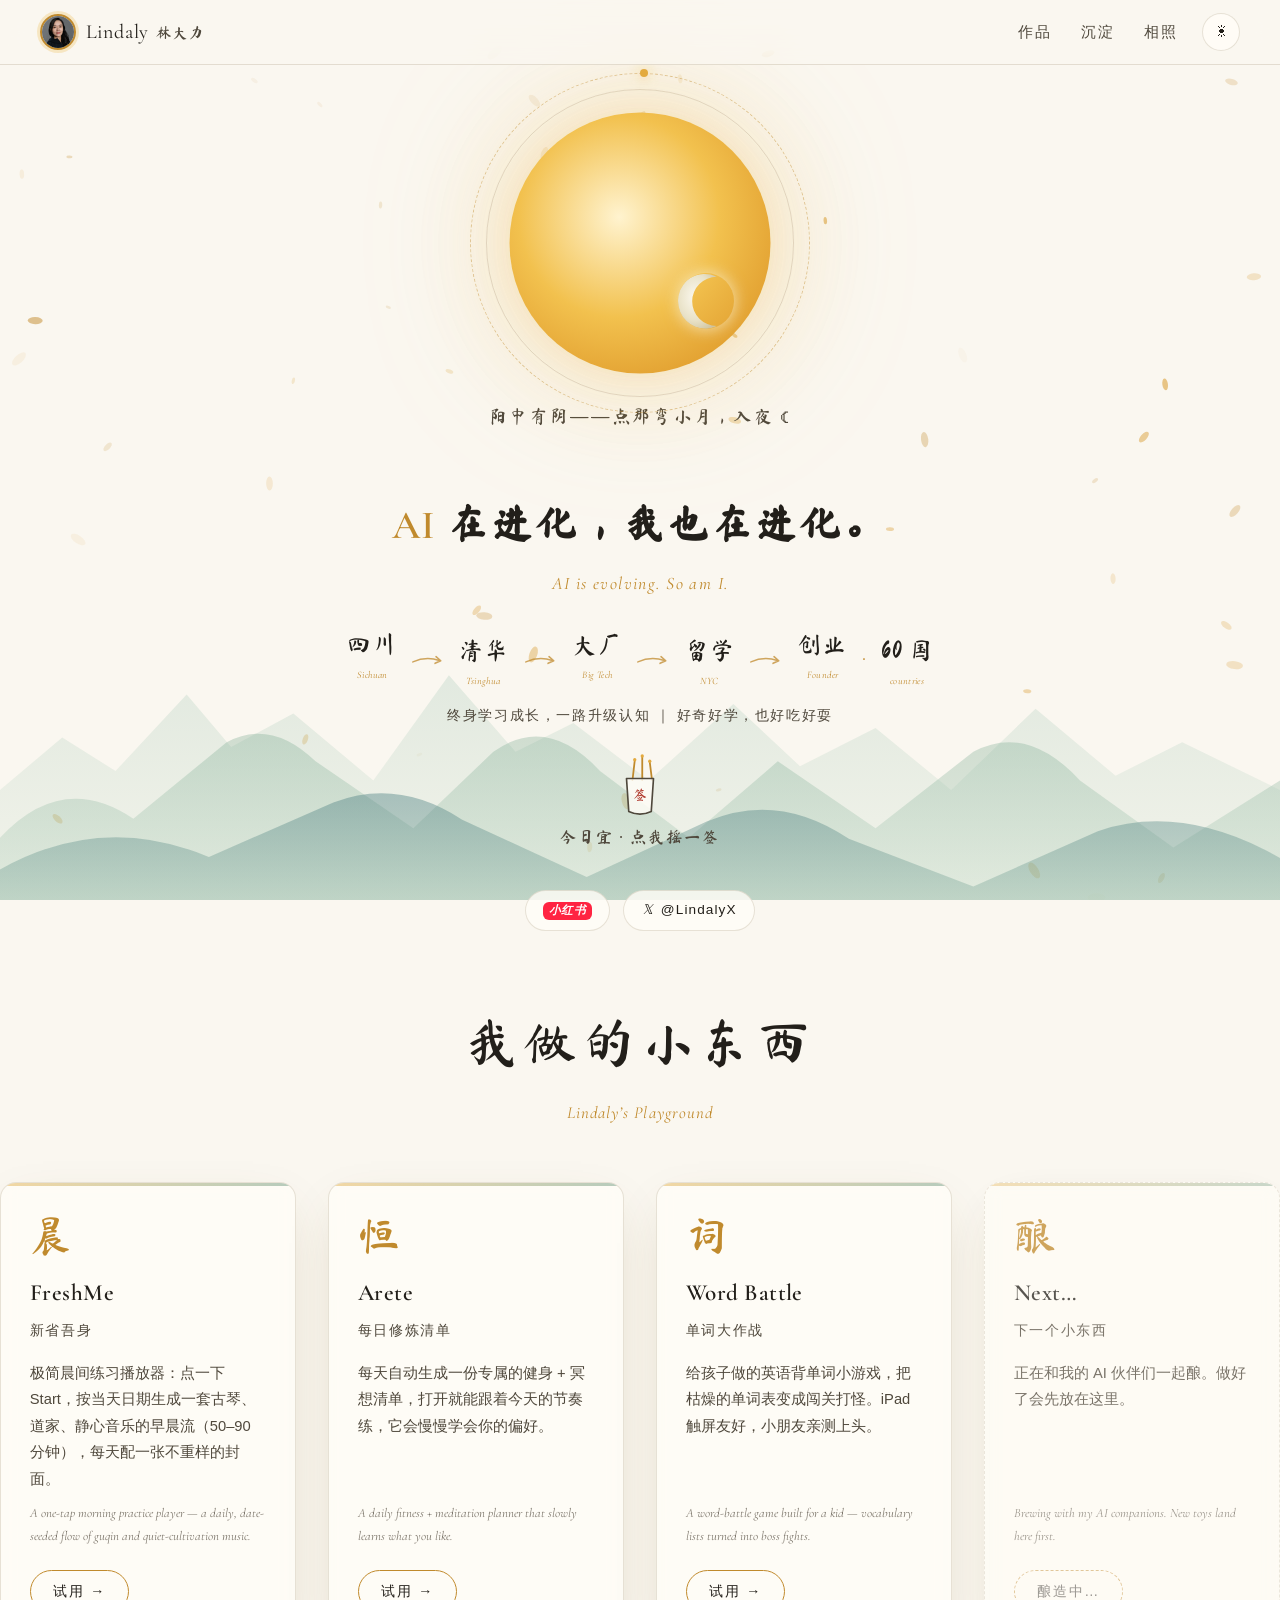
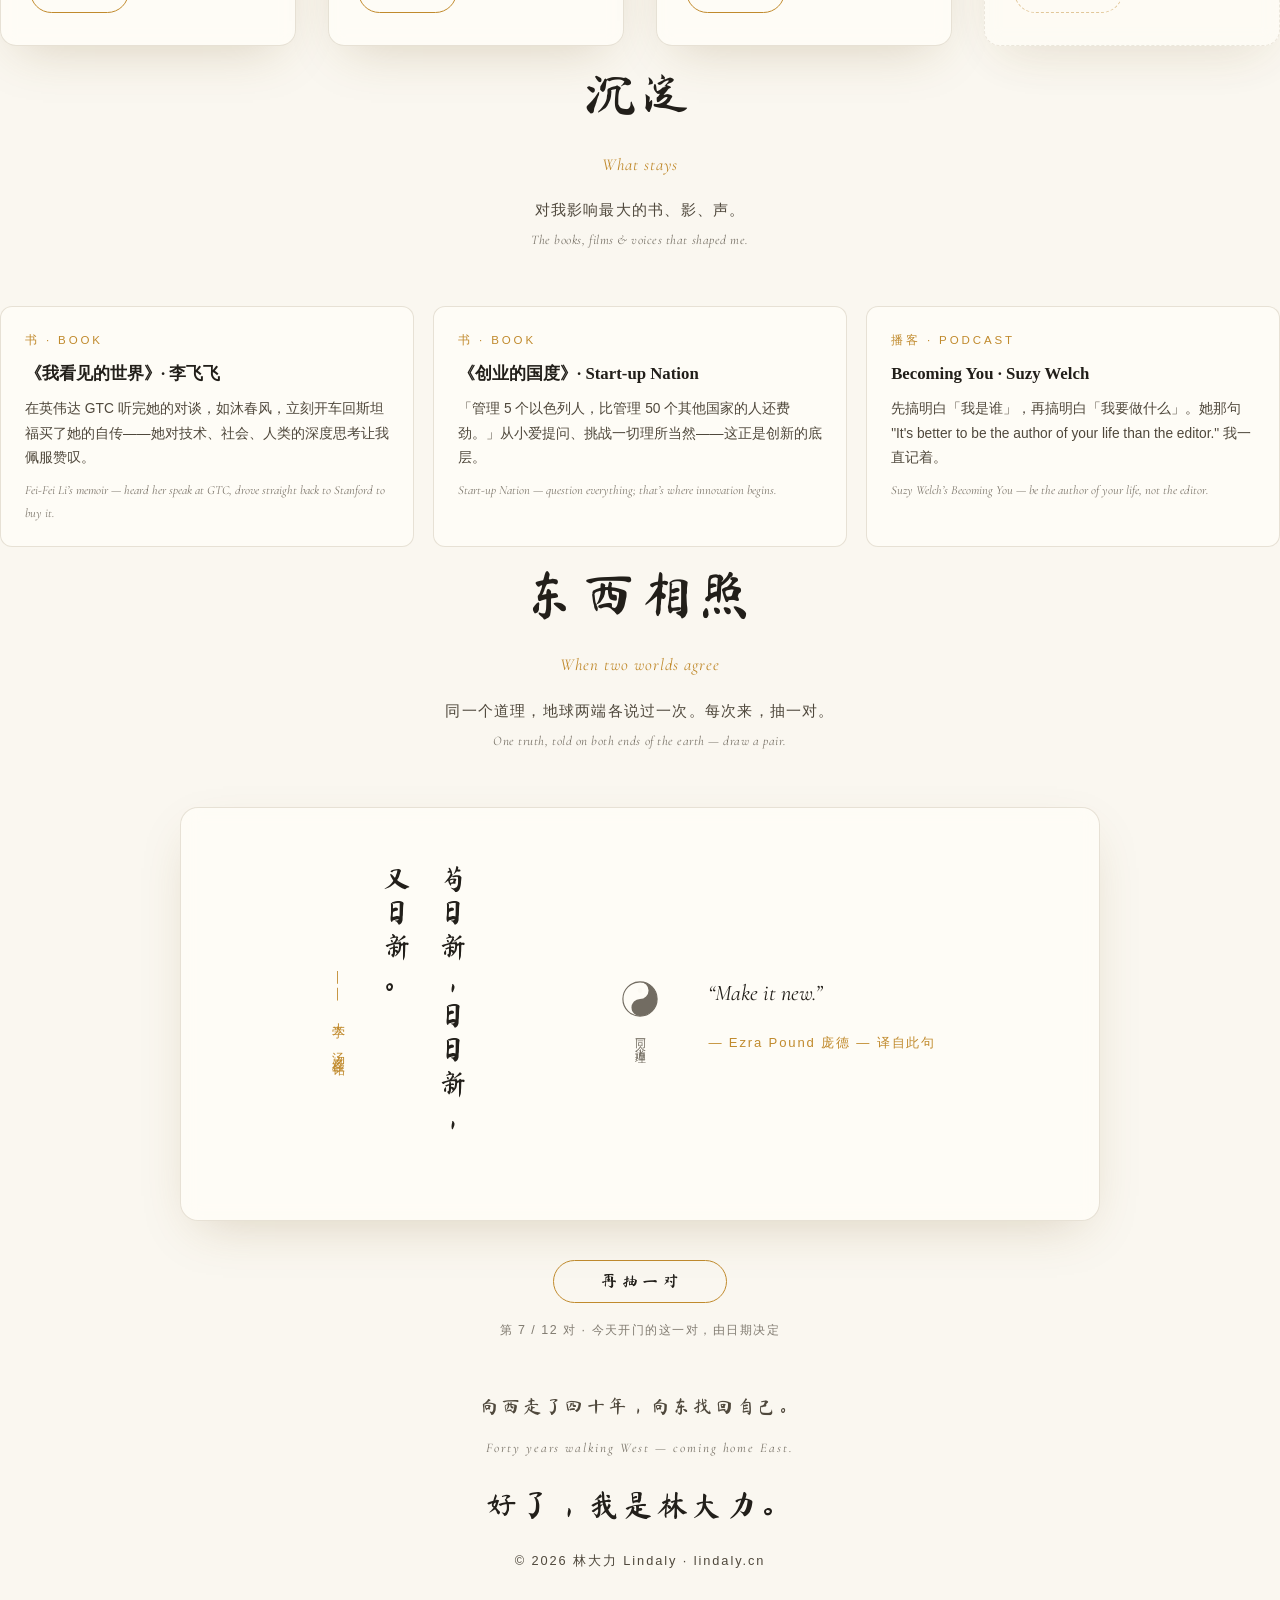
==== commit 9ae9b827: "v1.6 认知链毛笔化+手绘箭头 / 新tag文案 / 修签筒hidden bug / 删鼠标cue Co-Authored-By: Claude Fable 5 <noreply@anthropic" ====
--- a/index.html
+++ b/index.html
@@ -13,7 +13,7 @@
 <meta property="og:type" content="website">
 <link rel="icon" type="image/png" href="assets/favicon-64.png">
 <link rel="apple-touch-icon" href="assets/apple-touch-icon.png">
-<link rel="stylesheet" href="styles.css?v=15">
+<link rel="stylesheet" href="styles.css?v=16">
 </head>
 <body>
 
@@ -100,14 +100,14 @@
       <h1 class="hero-motto"><em class="motto-ai">AI</em> 在进化，我也在进化。</h1>
       <p class="motto-en">AI is evolving. So am I.</p>
       <div class="hero-chain" aria-label="人生轨迹">
-        <span class="node"><b>四川</b><i>Sichuan</i></span><span class="arrow">→</span>
-        <span class="node"><b>清华</b><i>Tsinghua</i></span><span class="arrow">→</span>
-        <span class="node"><b>大厂</b><i>Big Tech</i></span><span class="arrow">→</span>
-        <span class="node"><b>留学</b><i>NYC</i></span><span class="arrow">→</span>
-        <span class="node"><b>创业</b><i>Founder</i></span><span class="arrow arrow-dot">·</span>
-        <span class="node"><b>60 国</b><i>countries</i></span>
-      </div>
-      <p class="hero-tag">只分享 AI 亲身实测 ｜ 好奇好学，也好吃好耍</p>
+        <span class="node n-up"><b>四川</b><i>Sichuan</i></span><svg class="arrow-svg" viewBox="0 0 36 14" aria-hidden="true"><path d="M2 9 C 12 4.5, 21 4.5, 30 7.5 M26.5 3.5 L31.5 7.8 L25.5 10.5"/></svg>
+        <span class="node n-dn"><b>清华</b><i>Tsinghua</i></span><svg class="arrow-svg" viewBox="0 0 36 14" aria-hidden="true"><path d="M2 9 C 12 4.5, 21 4.5, 30 7.5 M26.5 3.5 L31.5 7.8 L25.5 10.5"/></svg>
+        <span class="node n-up"><b>大厂</b><i>Big Tech</i></span><svg class="arrow-svg" viewBox="0 0 36 14" aria-hidden="true"><path d="M2 9 C 12 4.5, 21 4.5, 30 7.5 M26.5 3.5 L31.5 7.8 L25.5 10.5"/></svg>
+        <span class="node n-dn"><b>留学</b><i>NYC</i></span><svg class="arrow-svg" viewBox="0 0 36 14" aria-hidden="true"><path d="M2 9 C 12 4.5, 21 4.5, 30 7.5 M26.5 3.5 L31.5 7.8 L25.5 10.5"/></svg>
+        <span class="node n-up"><b>创业</b><i>Founder</i></span><span class="arrow-dot">·</span>
+        <span class="node n-dn"><b>60 国</b><i>countries</i></span>
+      </div>
+      <p class="hero-tag">终身学习成长，一路升级认知 ｜ 好奇好学，也好吃好耍</p>
 
       <div class="qian-wrap" id="qianWrap">
         <button class="qian-tube" id="qianTube" aria-label="摇一支今日签">
@@ -135,9 +135,6 @@
       <div class="hero-socials" id="heroSocials"></div>
     </div>
 
-    <a class="scroll-cue" href="#playground" aria-label="往下看">
-      <span></span>
-    </a>
   </section>
 
   <!-- ░░ PLAYGROUND ░░ -->
@@ -199,6 +196,6 @@
   <p>© 2026 林大力 Lindaly · lindaly.cn</p>
 </footer>
 
-<script src="app.js?v=15"></script>
+<script src="app.js?v=16"></script>
 </body>
 </html>
--- a/styles.css
+++ b/styles.css
@@ -80,6 +80,7 @@
 }
 
 * { margin: 0; padding: 0; box-sizing: border-box; }
+[hidden] { display: none !important; }
 
 html { scroll-behavior: smooth; }
 
@@ -466,20 +467,31 @@
   display: inline-flex; flex-direction: column; align-items: center;
 }
 .hero-chain .node b {
-  font-family: var(--font-zh); font-weight: 600;
-  font-size: clamp(.95rem, 2vw, 1.1rem);
-  letter-spacing: .12em; color: var(--ink);
+  font-family: var(--font-brush); font-weight: 400;
+  font-size: clamp(1.2rem, 2.7vw, 1.5rem);
+  letter-spacing: .04em; color: var(--ink);
+}
+.hero-chain .n-up { translate: 0 -3px; rotate: -1.2deg; }
+.hero-chain .n-dn { translate: 0 3px; rotate: 1deg; }
+.arrow-svg {
+  width: 34px; height: 14px;
+  align-self: center;
+  margin-top: .3em;
+  opacity: .75;
+}
+.arrow-svg path {
+  fill: none; stroke: var(--gold);
+  stroke-width: 1.7; stroke-linecap: round; stroke-linejoin: round;
 }
 .hero-chain .node i {
   font-family: var(--font-en); font-style: italic;
   font-size: .62rem; color: var(--gold);
   letter-spacing: .04em; margin-top: .1em;
 }
-.hero-chain .arrow {
-  color: var(--gold); opacity: .65;
-  font-size: .9rem; margin-top: .25em;
-}
-.hero-chain .arrow-dot { opacity: .9; }
+.hero-chain .arrow-dot {
+  color: var(--gold); opacity: .9;
+  align-self: center; margin-top: .3em;
+}
 
 .hero-tag {
   margin-top: 1rem;
@@ -510,21 +522,6 @@
 
 :focus-visible { outline: 2px solid var(--gold); outline-offset: 3px; }
 
-.scroll-cue {
-  position: absolute; bottom: max(4.5vh, 2rem); left: 50%;
-  translate: -50% 0;
-  width: 26px; height: 42px;
-  border: 1.5px solid var(--ink-soft);
-  border-radius: 14px; opacity: .55;
-}
-.scroll-cue span {
-  position: absolute; top: 7px; left: 50%;
-  width: 4px; height: 8px; border-radius: 3px;
-  background: var(--gold); translate: -50% 0;
-  animation: cue 2s ease-in-out infinite;
-}
-@keyframes cue {
-  0% { transform: translateY(0); opacity: 1; }
   70% { transform: translateY(14px); opacity: 0; }
   100% { transform: translateY(0); opacity: 0; }
 }
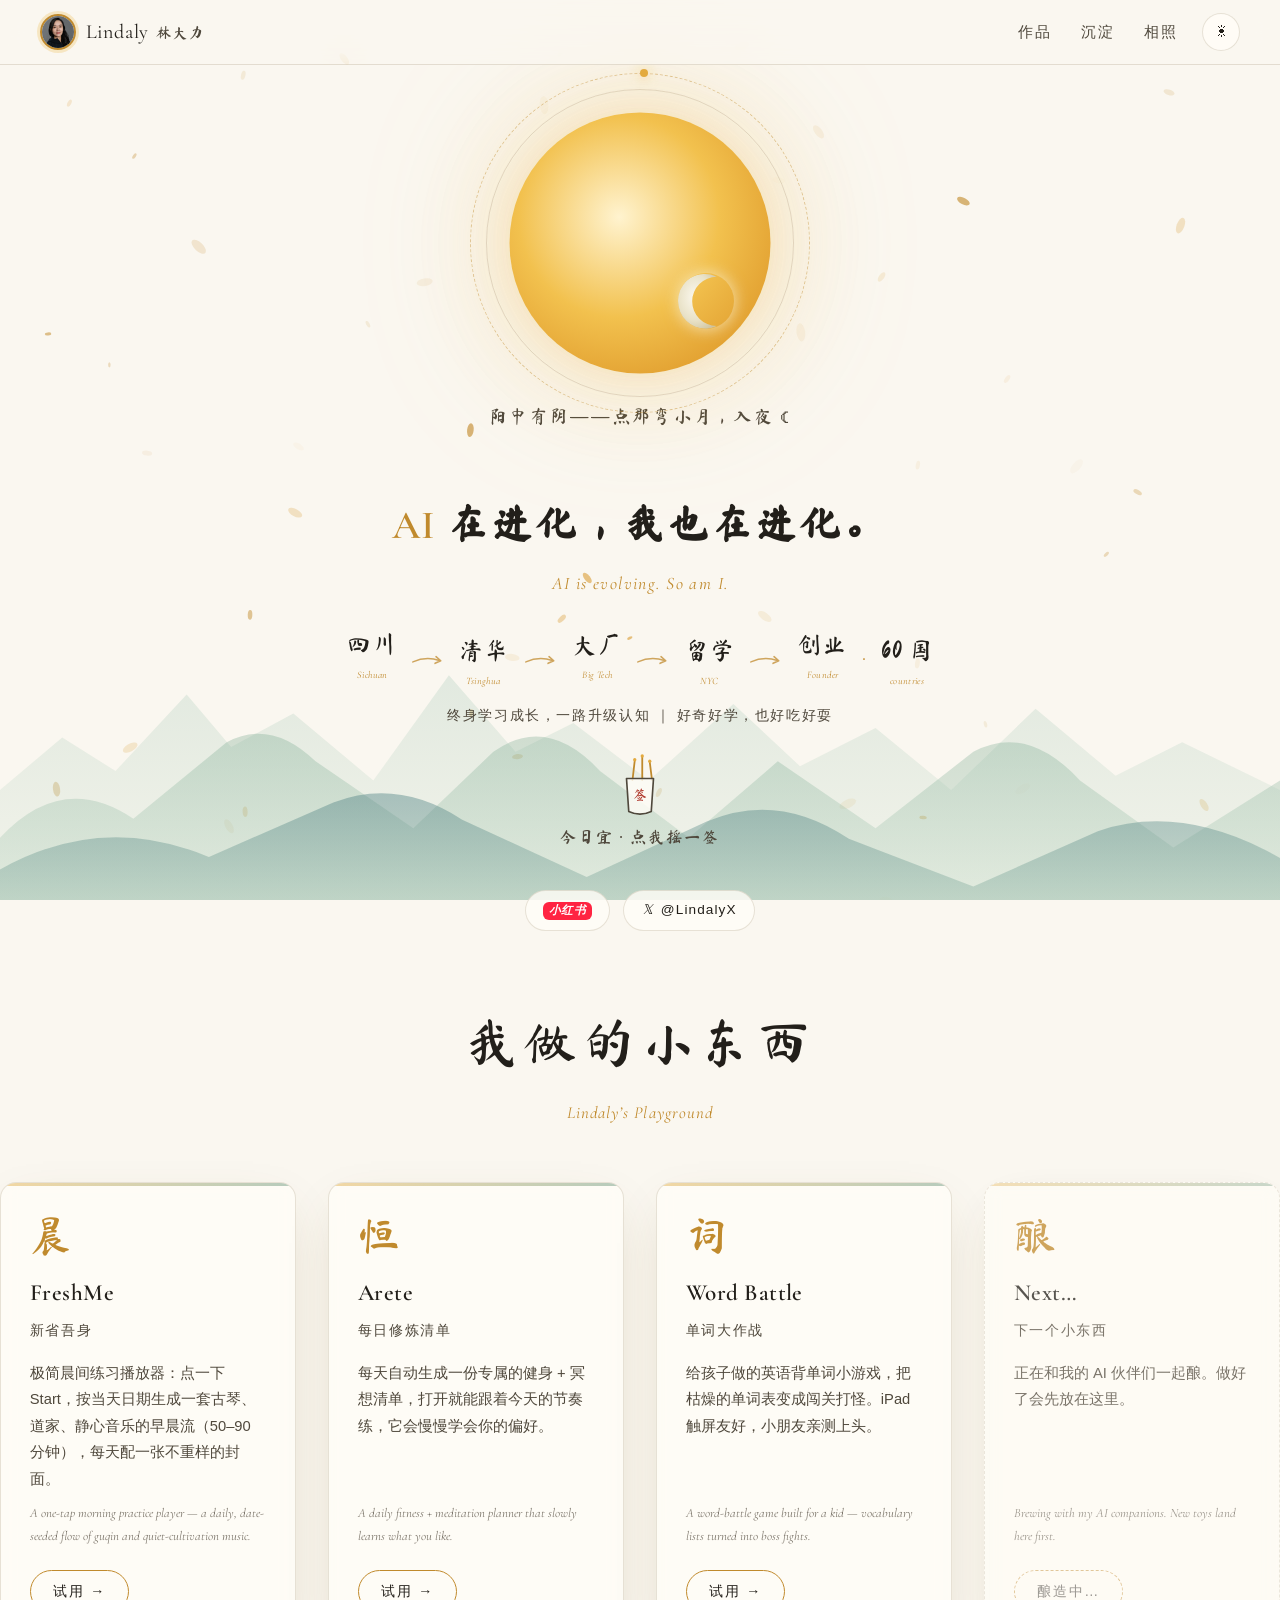
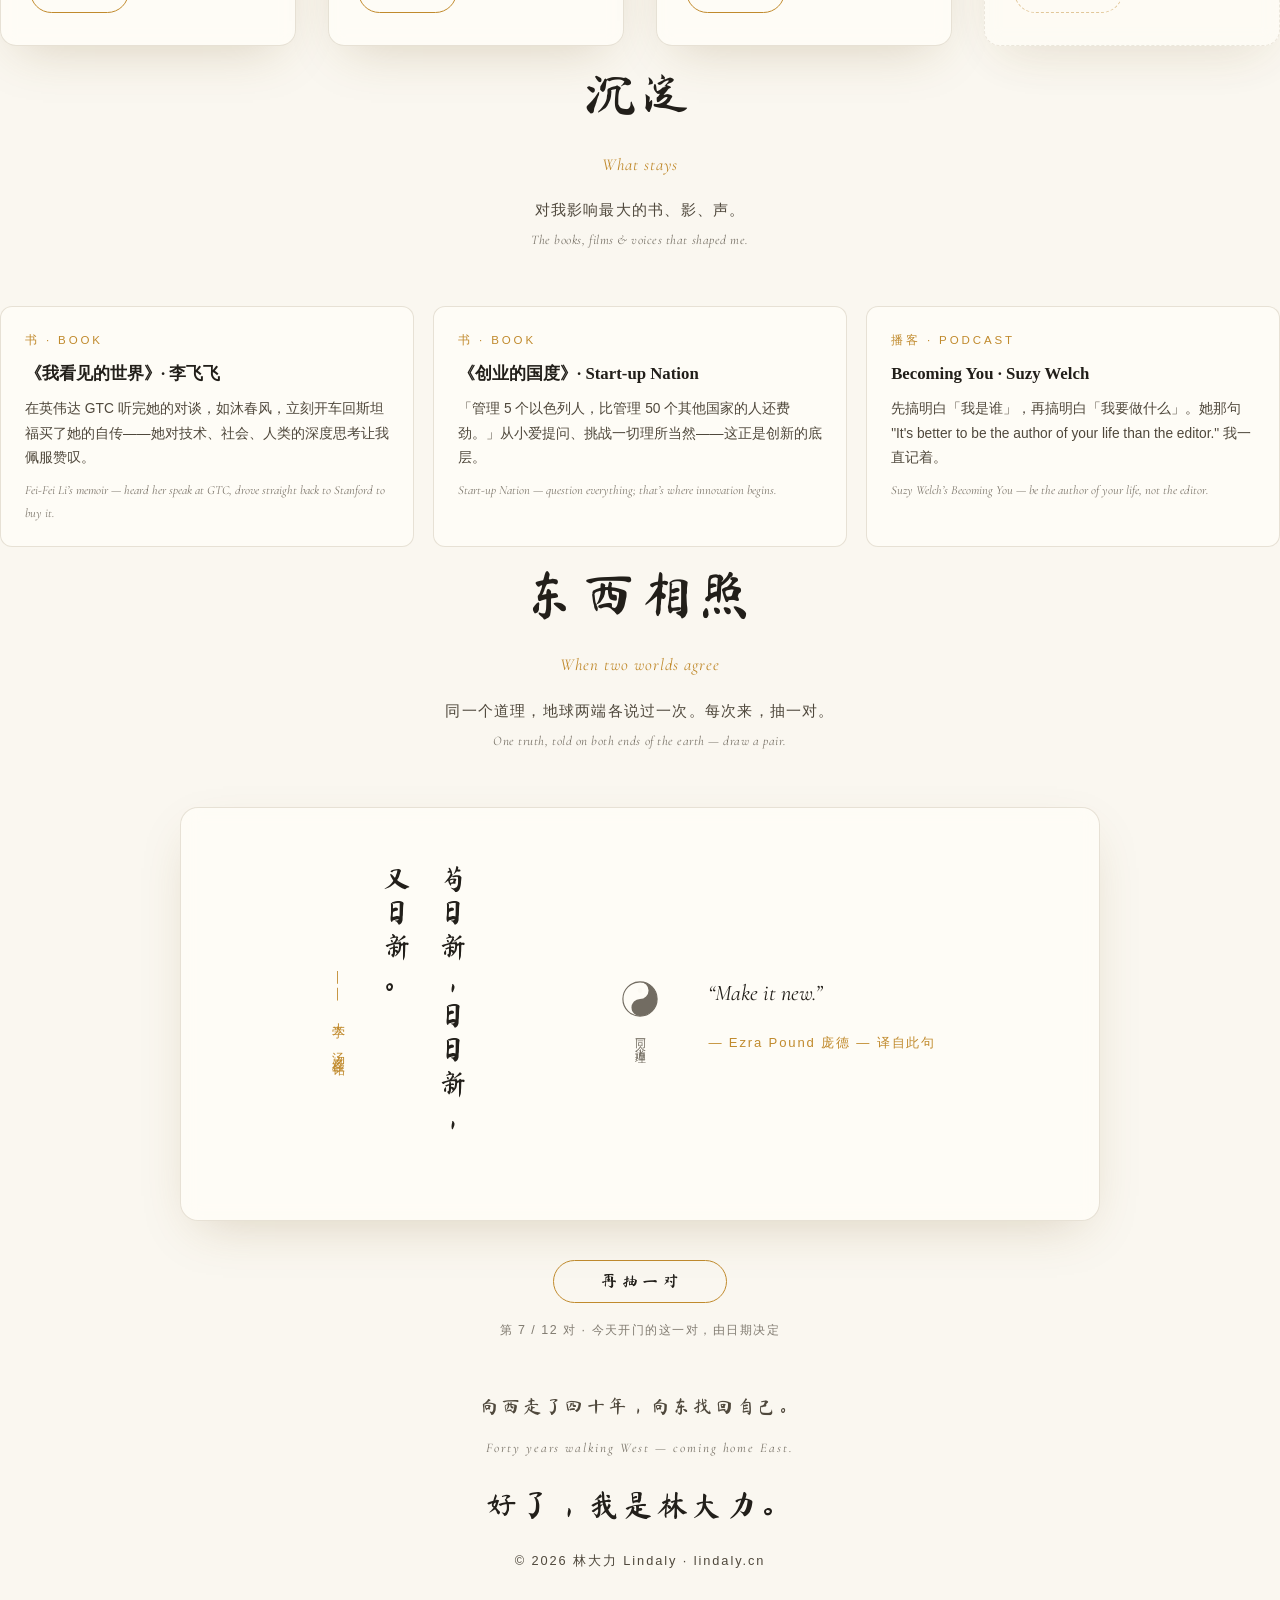
==== commit b93d0dfb: "v1.7 production: remove noindex for lindaly.cn root launch Co-Authored-By: Claude Fable 5 <noreply@a" ====
--- a/index.html
+++ b/index.html
@@ -5,8 +5,6 @@
 <meta name="viewport" content="width=device-width, initial-scale=1.0, viewport-fit=cover">
 <title>林大力 Lindaly · AI 在进化，我也在进化</title>
 <meta name="description" content="林大力 Lindaly：四川 → 清华 → 大厂 → 留学 → 创业，走过 60 国。只分享 AI 亲身实测。这里有她做的小工具、影响她最深的书影声，和东西方智慧的对照。">
-<!-- PREVIEW ONLY: remove this line when promoting to lindaly.cn root -->
-<meta name="robots" content="noindex">
 <meta name="theme-color" id="themeColor" content="#faf7f0">
 <meta property="og:title" content="林大力 Lindaly">
 <meta property="og:description" content="AI 在进化，我也在进化。四川 → 清华 → 大厂 → 留学 → 创业 · 走过 60 国。">
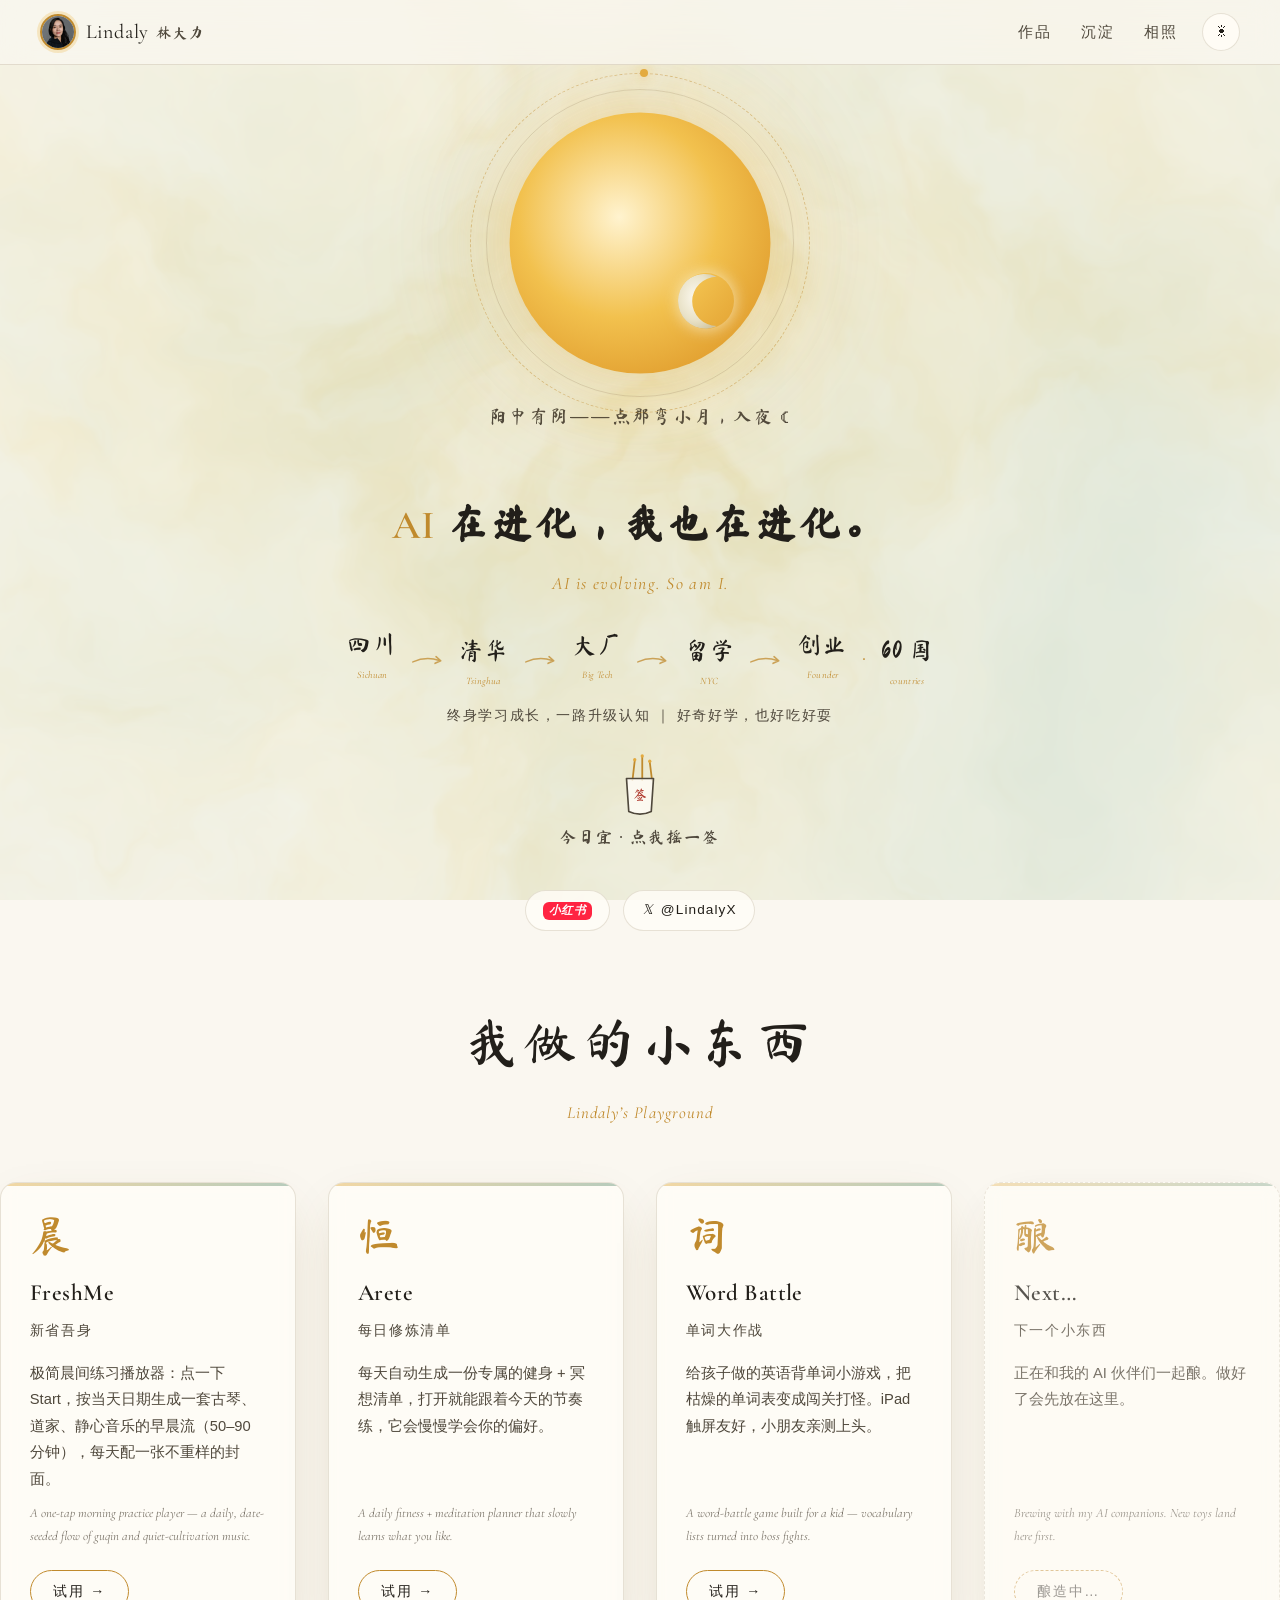
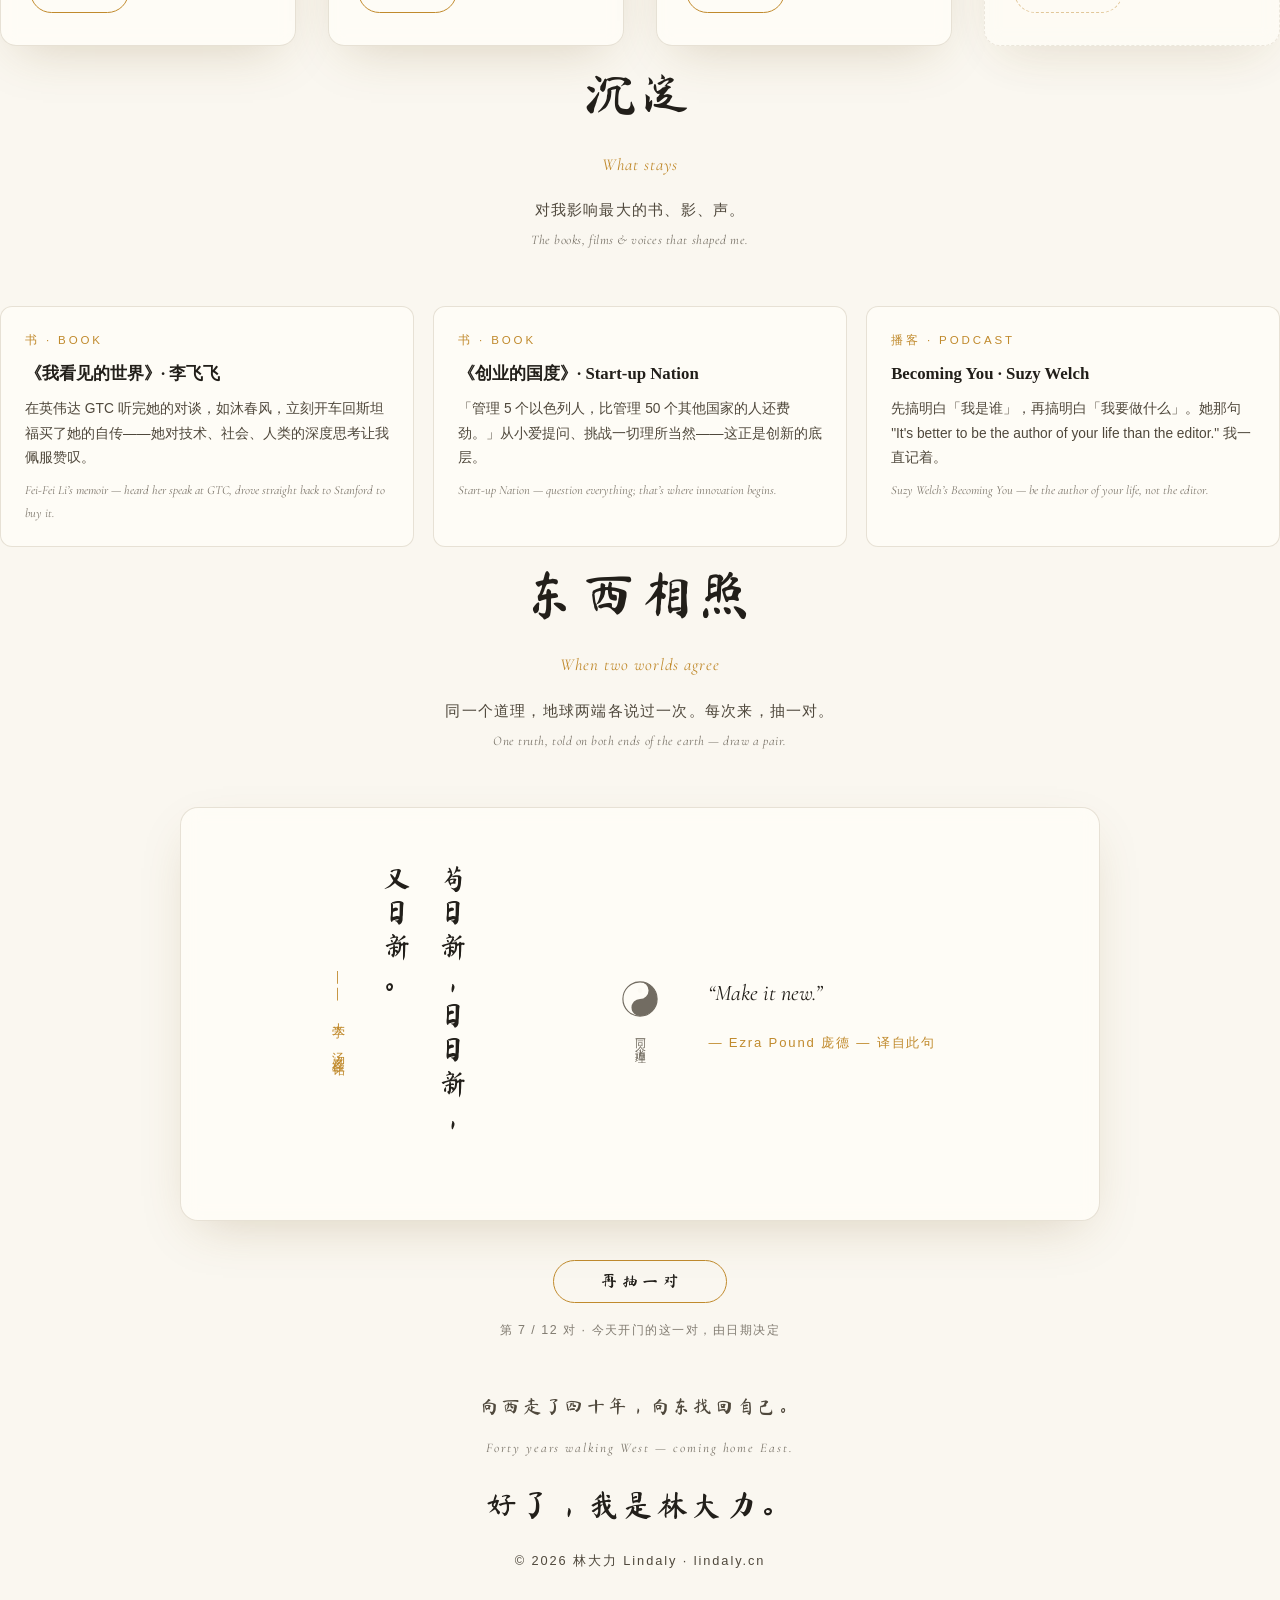
==== commit d5480290: "v1.7 流体墨水消融背景：GPU 域扭曲 fbm 流噪声替换静态远山（昼宣纸淡彩/夜深水墨韵） Co-Authored-By: Claude Fable 5 <noreply@anthropic.c" ====
--- a/index.html
+++ b/index.html
@@ -11,30 +11,13 @@
 <meta property="og:type" content="website">
 <link rel="icon" type="image/png" href="assets/favicon-64.png">
 <link rel="apple-touch-icon" href="assets/apple-touch-icon.png">
-<link rel="stylesheet" href="styles.css?v=16">
+<link rel="stylesheet" href="styles.css?v=17">
 </head>
 <body>
 
 <canvas id="sky" aria-hidden="true"></canvas>
 
-<div class="mountains" id="mountains" aria-hidden="true">
-  <svg class="mtn" viewBox="0 0 1440 320" preserveAspectRatio="none">
-    <defs>
-      <linearGradient id="gFar" x1="0" y1="0" x2="0" y2="1">
-        <stop offset="0" class="gs-far-a"/><stop offset="1" class="gs-far-b"/>
-      </linearGradient>
-      <linearGradient id="gMid" x1="0" y1="0" x2="0" y2="1">
-        <stop offset="0" class="gs-mid-a"/><stop offset="1" class="gs-mid-b"/>
-      </linearGradient>
-      <linearGradient id="gNear" x1="0" y1="0" x2="0" y2="1">
-        <stop offset="0" class="gs-near-a"/><stop offset="1" class="gs-near-b"/>
-      </linearGradient>
-    </defs>
-    <path class="mtn-far" fill="url(#gFar)" d="M0,320 L0,205 L70,150 L130,185 L210,105 L260,160 L330,125 L420,195 L505,85 L580,165 L645,135 L730,195 L825,115 L900,180 L985,140 L1070,205 L1165,120 L1255,190 L1330,155 L1440,205 L1440,320 Z"/>
-    <path class="mtn-mid" fill="url(#gMid)" d="M0,320 L0,255 Q70,185 150,235 L255,155 Q305,130 355,175 L465,245 L555,165 Q615,125 675,185 L775,255 L875,175 L985,245 L1095,165 Q1155,135 1215,195 L1320,265 L1440,195 L1440,320 Z"/>
-    <path class="mtn-near" fill="url(#gNear)" d="M0,320 L0,288 Q115,228 235,275 L375,218 Q448,192 520,236 L660,296 L795,238 Q875,206 955,256 L1095,306 L1235,248 Q1330,218 1440,276 L1440,320 Z"/>
-  </svg>
-</div>
+<canvas id="ink" aria-hidden="true"></canvas>
 
 <header class="nav" id="nav">
   <a class="brand" href="#top" aria-label="回到顶部">
@@ -194,6 +177,7 @@
   <p>© 2026 林大力 Lindaly · lindaly.cn</p>
 </footer>
 
-<script src="app.js?v=16"></script>
+<script src="ink.js?v=17"></script>
+<script src="app.js?v=17"></script>
 </body>
 </html>
--- a/styles.css
+++ b/styles.css
@@ -97,28 +97,18 @@
 
 /* ── 天空画布 & 远山 ───────────────────────── */
 
+#ink {
+  position: fixed; inset: 0;
+  width: 100%; height: 100%;
+  z-index: 0; pointer-events: none;
+  display: block;
+}
 #sky {
   position: fixed; inset: 0;
   width: 100%; height: 100%;
   z-index: 0; pointer-events: none;
 }
 
-.mountains {
-  position: fixed; left: 0; right: 0; bottom: 0;
-  height: min(34vh, 320px);
-  z-index: 0; pointer-events: none;
-}
-.mtn { position: absolute; left: 0; bottom: 0; width: 100%; height: 100%; }
-/* 千里江山青绿（昼）↔ 水墨黛山（夜） */
-.gs-far-a  { stop-color: var(--mtn-far-a); transition: stop-color .9s; }
-.gs-far-b  { stop-color: var(--mtn-far-b); transition: stop-color .9s; }
-.gs-mid-a  { stop-color: var(--mtn-mid-a); transition: stop-color .9s; }
-.gs-mid-b  { stop-color: var(--mtn-mid-b); transition: stop-color .9s; }
-.gs-near-a { stop-color: var(--mtn-near-a); transition: stop-color .9s; }
-.gs-near-b { stop-color: var(--mtn-near-b); transition: stop-color .9s; }
-.mtn-far  { opacity: var(--mtn-o-far); transition: opacity .9s; }
-.mtn-mid  { opacity: var(--mtn-o-mid); transition: opacity .9s; }
-.mtn-near { opacity: var(--mtn-o-near); transition: opacity .9s; }
 
 main, .nav, .footer { position: relative; z-index: 1; }
 
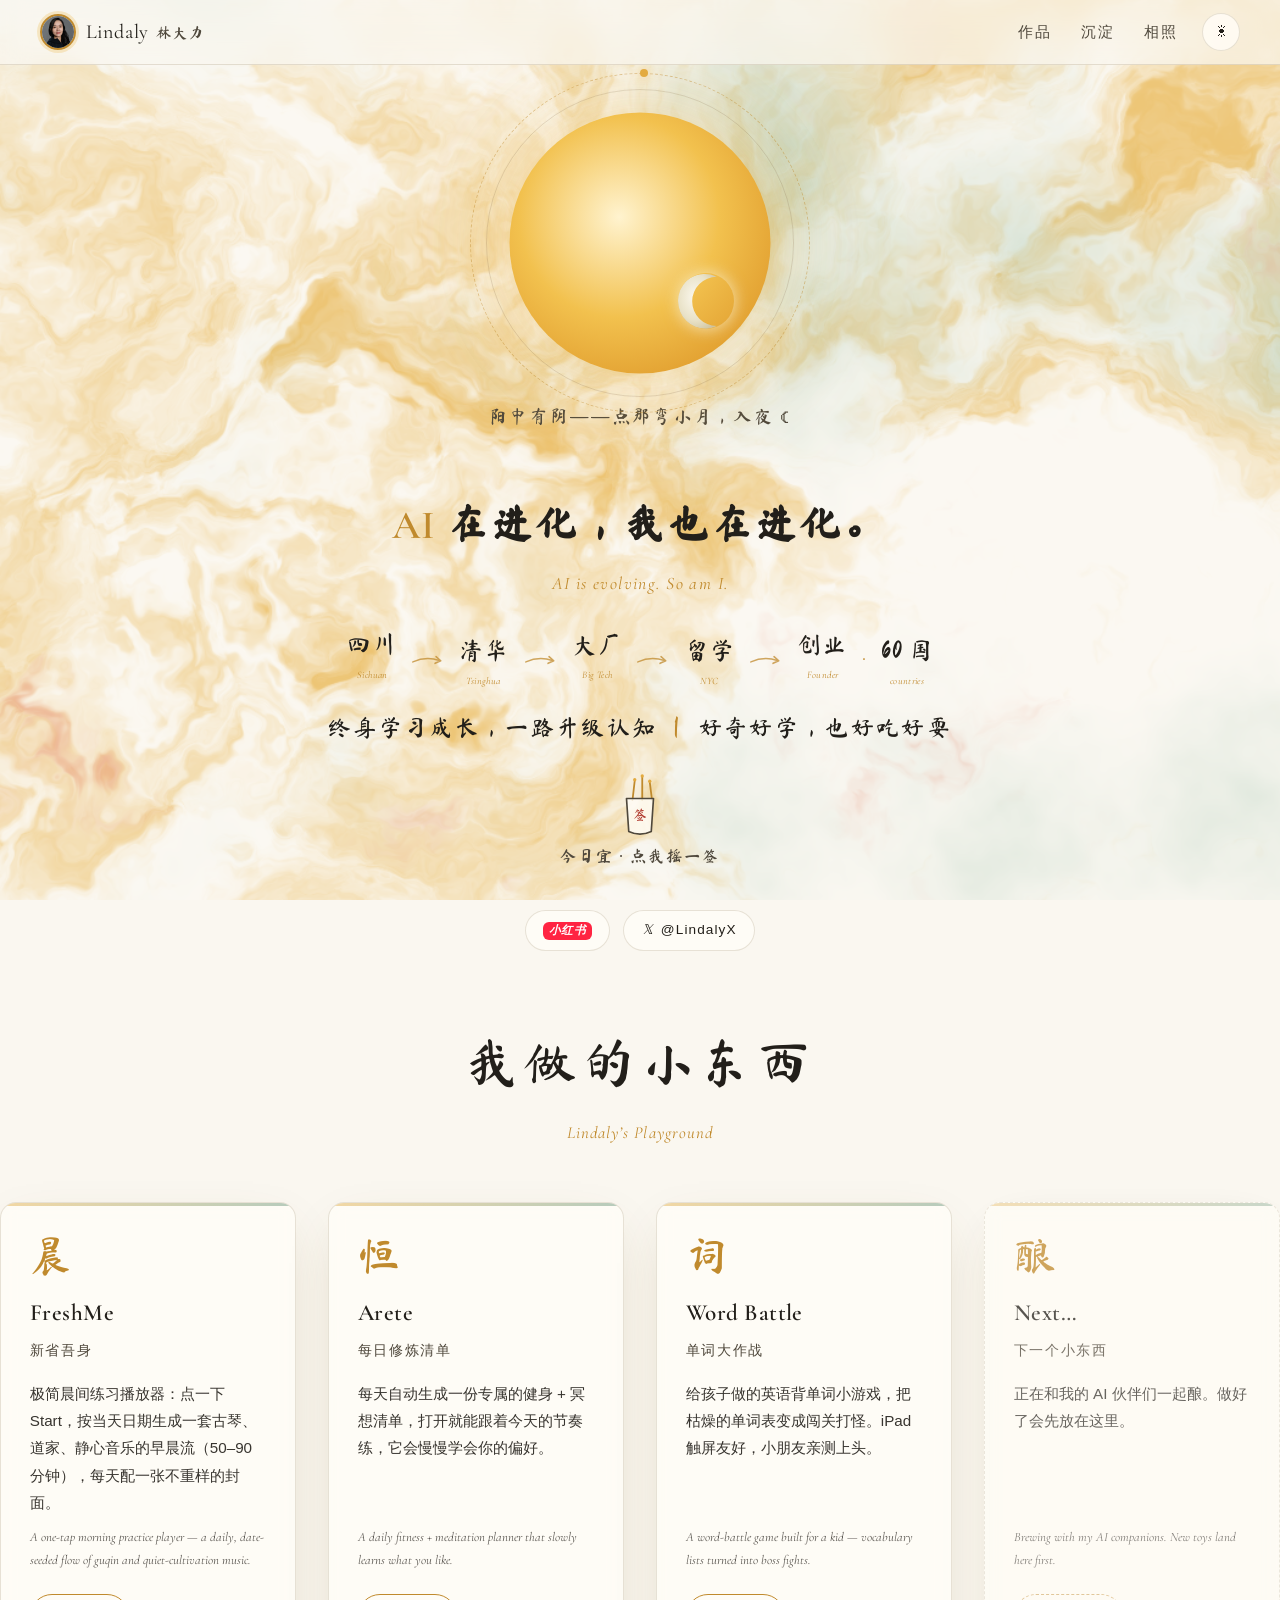
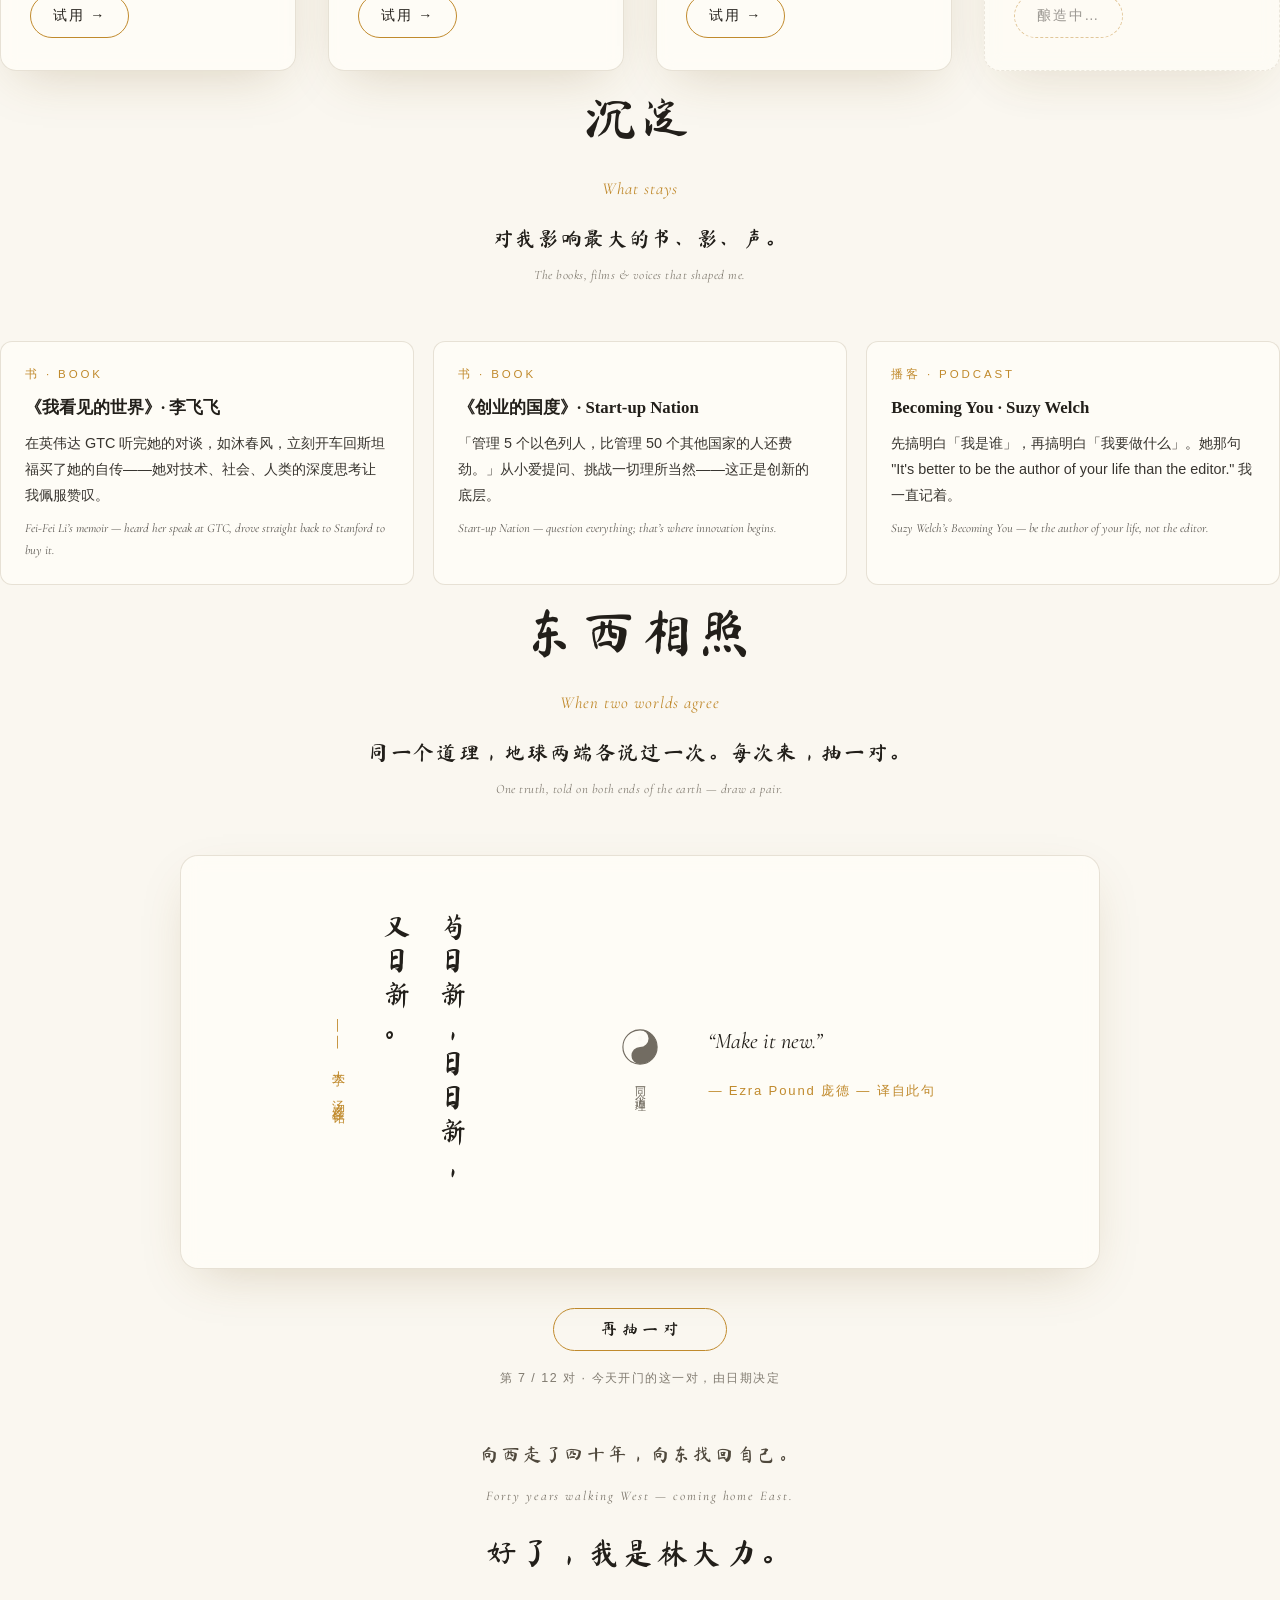
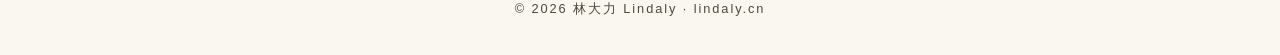
==== commit 431f0474: "v1.8 墨水推到更野：三重域扭曲+脊线湍流+提饱和+提速+锐化墨边；底色受控防糊；文字档毛笔化加重 Co-Authored-By: Claude Fable 5 <noreply@anthropic" ====
--- a/index.html
+++ b/index.html
@@ -11,7 +11,7 @@
 <meta property="og:type" content="website">
 <link rel="icon" type="image/png" href="assets/favicon-64.png">
 <link rel="apple-touch-icon" href="assets/apple-touch-icon.png">
-<link rel="stylesheet" href="styles.css?v=17">
+<link rel="stylesheet" href="styles.css?v=18">
 </head>
 <body>
 
@@ -88,7 +88,7 @@
         <span class="node n-up"><b>创业</b><i>Founder</i></span><span class="arrow-dot">·</span>
         <span class="node n-dn"><b>60 国</b><i>countries</i></span>
       </div>
-      <p class="hero-tag">终身学习成长，一路升级认知 ｜ 好奇好学，也好吃好耍</p>
+      <p class="hero-tag">终身学习成长，一路升级认知<span class="tag-sep">｜</span>好奇好学，也好吃好耍</p>
 
       <div class="qian-wrap" id="qianWrap">
         <button class="qian-tube" id="qianTube" aria-label="摇一支今日签">
@@ -177,7 +177,7 @@
   <p>© 2026 林大力 Lindaly · lindaly.cn</p>
 </footer>
 
-<script src="ink.js?v=17"></script>
-<script src="app.js?v=17"></script>
+<script src="ink.js?v=18"></script>
+<script src="app.js?v=18"></script>
 </body>
 </html>
--- a/styles.css
+++ b/styles.css
@@ -388,7 +388,7 @@
   color: var(--ink); letter-spacing: .06em;
 }
 .qian-jie {
-  font-size: .85rem; color: var(--ink-soft);
+  font-size: .9rem; color: var(--ink); opacity: .92;
   margin-top: .45rem; line-height: 1.9;
 }
 .qian-foot {
@@ -484,13 +484,13 @@
 }
 
 .hero-tag {
-  margin-top: 1rem;
-  opacity: .8;
-  font-size: .85rem;
-  letter-spacing: .12em;
-  color: var(--ink-soft);
-  opacity: .85;
-}
+  margin-top: 1.15rem;
+  font-family: var(--font-brush);
+  font-size: clamp(1.1rem, 2.4vw, 1.45rem);
+  letter-spacing: .1em;
+  color: var(--ink);
+}
+.hero-tag .tag-sep { color: var(--gold); margin: 0 .35em; }
 
 .hero-socials { display: flex; gap: .8rem; margin-top: 1.7rem; flex-wrap: wrap; justify-content: center; }
 
@@ -541,14 +541,17 @@
   margin-top: .5rem;
 }
 .sec-sub {
-  margin-top: 1rem; color: var(--ink-soft);
-  font-size: .95rem; letter-spacing: .08em;
+  margin-top: 1rem; color: var(--ink);
+  font-family: var(--font-brush);
+  font-size: clamp(1.05rem, 2.2vw, 1.3rem);
+  letter-spacing: .08em;
 }
 .sec-sub-hint { opacity: .6; font-size: .82rem; margin-left: .8rem; }
 .sub-en {
-  display: block; margin-top: .35rem;
+  display: block; margin-top: .4rem;
   font-family: var(--font-en); font-style: italic;
-  font-size: .82rem; opacity: .75; letter-spacing: .04em;
+  font-size: .8rem; opacity: .7; letter-spacing: .04em;
+  color: var(--ink-soft);
 }
 
 /* reveal on scroll */
@@ -608,7 +611,7 @@
   font-size: .85rem; font-weight: 400;
   color: var(--ink-soft); letter-spacing: .12em; margin-top: .3rem;
 }
-.card p { font-size: .92rem; color: var(--ink-soft); margin: 1rem 0 .6rem; flex: 1; }
+.card p { font-size: .95rem; color: var(--ink); opacity: .9; margin: 1rem 0 .6rem; flex: 1; }
 .card .card-en {
   font-family: var(--font-en); font-style: italic;
   font-size: .8rem; opacity: .75; flex: 0 0 auto;
@@ -730,7 +733,7 @@
 }
 .note-kind { font-size: .72rem; letter-spacing: .25em; color: var(--gold); }
 .note h3 { font-family: var(--font-zh); font-size: 1.05rem; margin: .5rem 0; font-weight: 600; }
-.note p { font-size: .86rem; color: var(--ink-soft); }
+.note p { font-size: .9rem; color: var(--ink); opacity: .9; }
 .note .note-en {
   font-family: var(--font-en); font-style: italic;
   font-size: .78rem; opacity: .75; margin-top: .5rem;
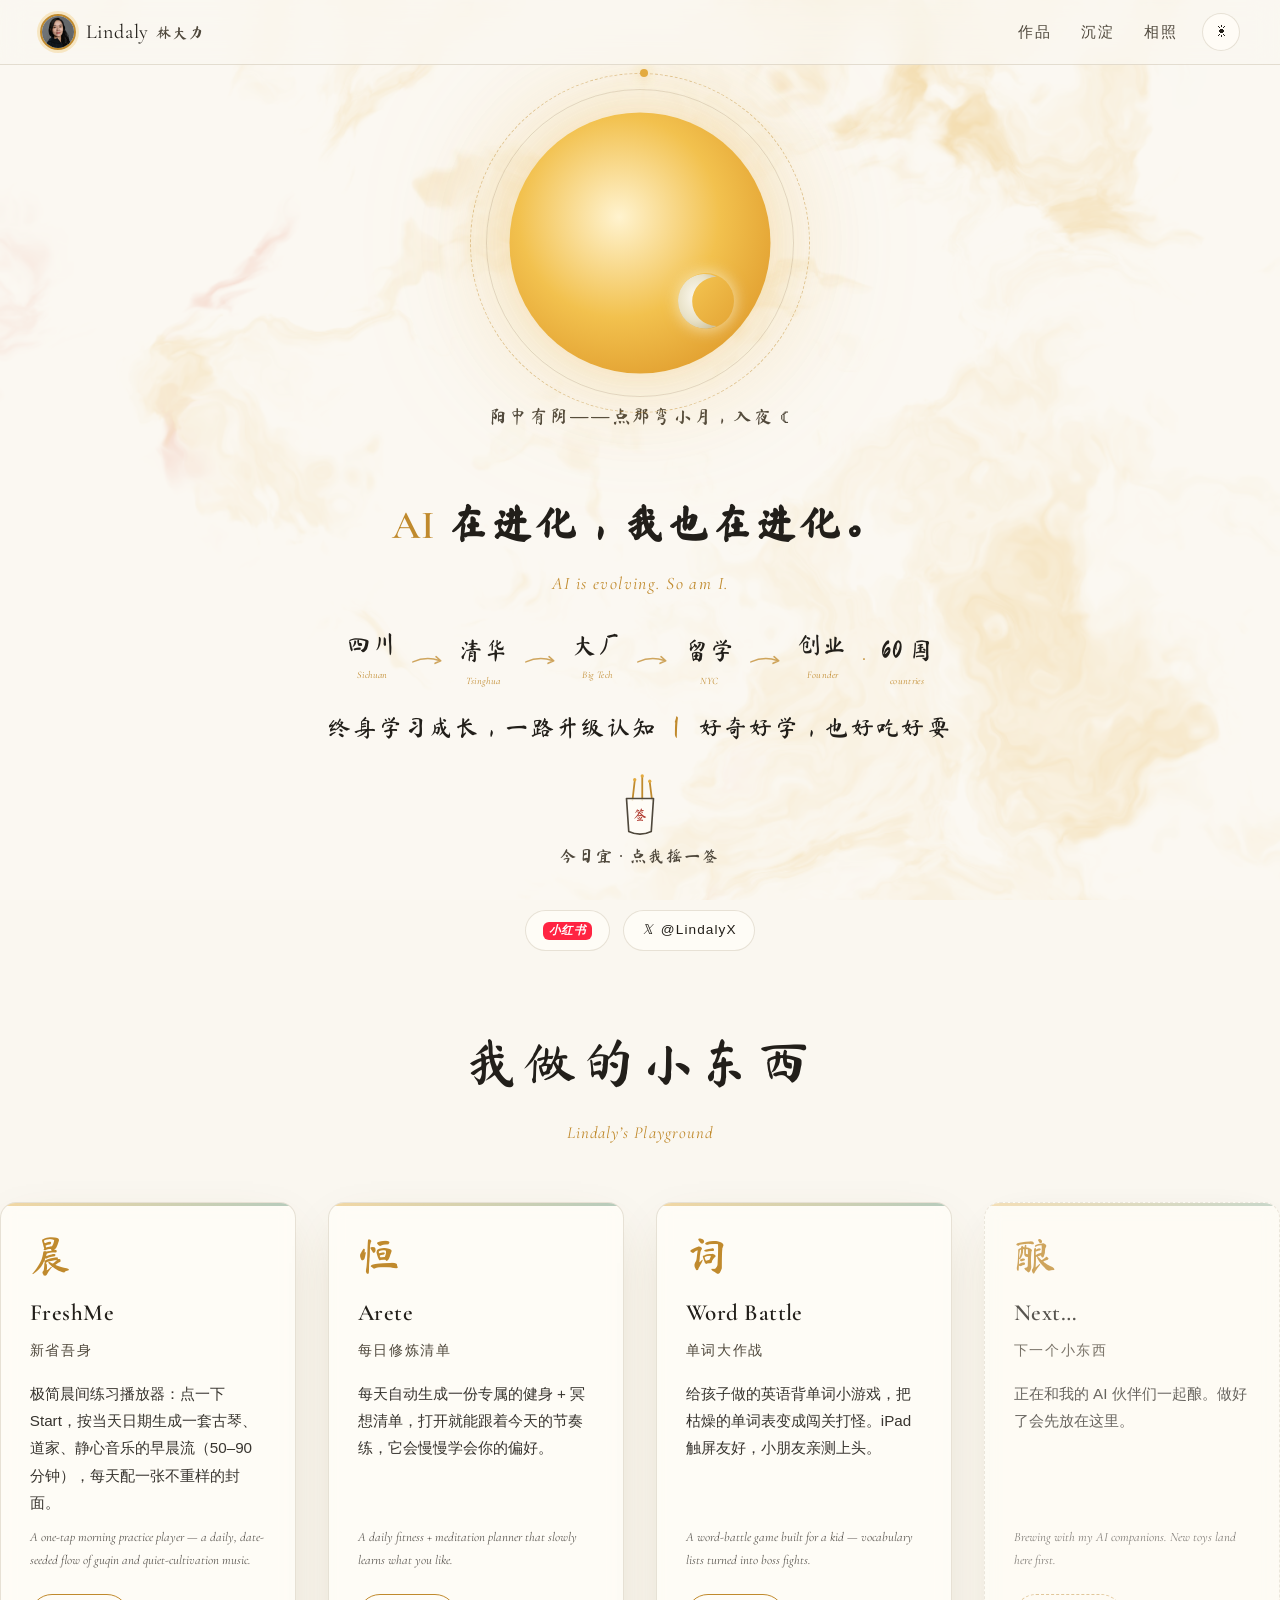
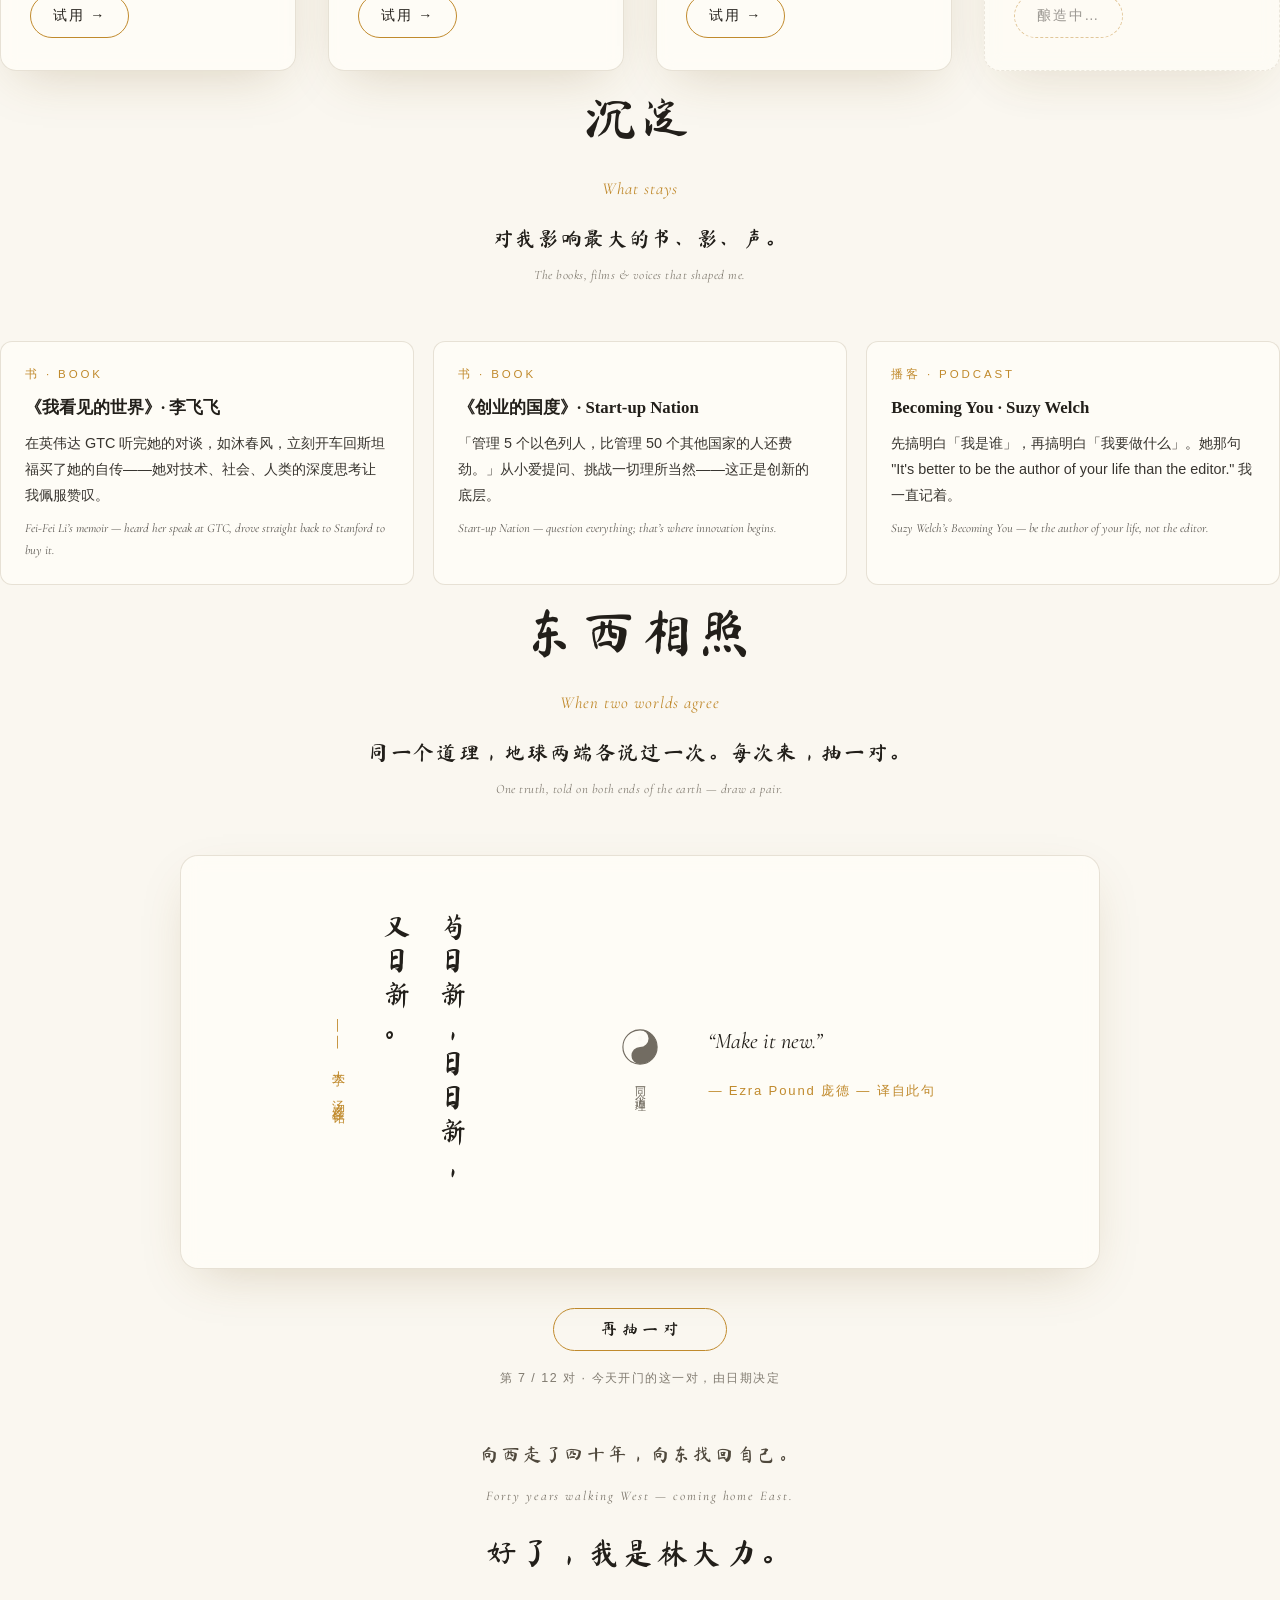
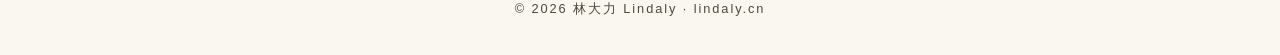
==== commit 4434459c: "v1.9 墨水调淡定稿：结构放大1.5x+高阈值大留白+墨柱聚拢，昼宣纸清气/夜深水磅礴 Co-Authored-By: Claude Fable 5 <noreply@anthropic.com>" ====
--- a/index.html
+++ b/index.html
@@ -177,7 +177,7 @@
   <p>© 2026 林大力 Lindaly · lindaly.cn</p>
 </footer>
 
-<script src="ink.js?v=18"></script>
+<script src="ink.js?v=19"></script>
 <script src="app.js?v=18"></script>
 </body>
 </html>
